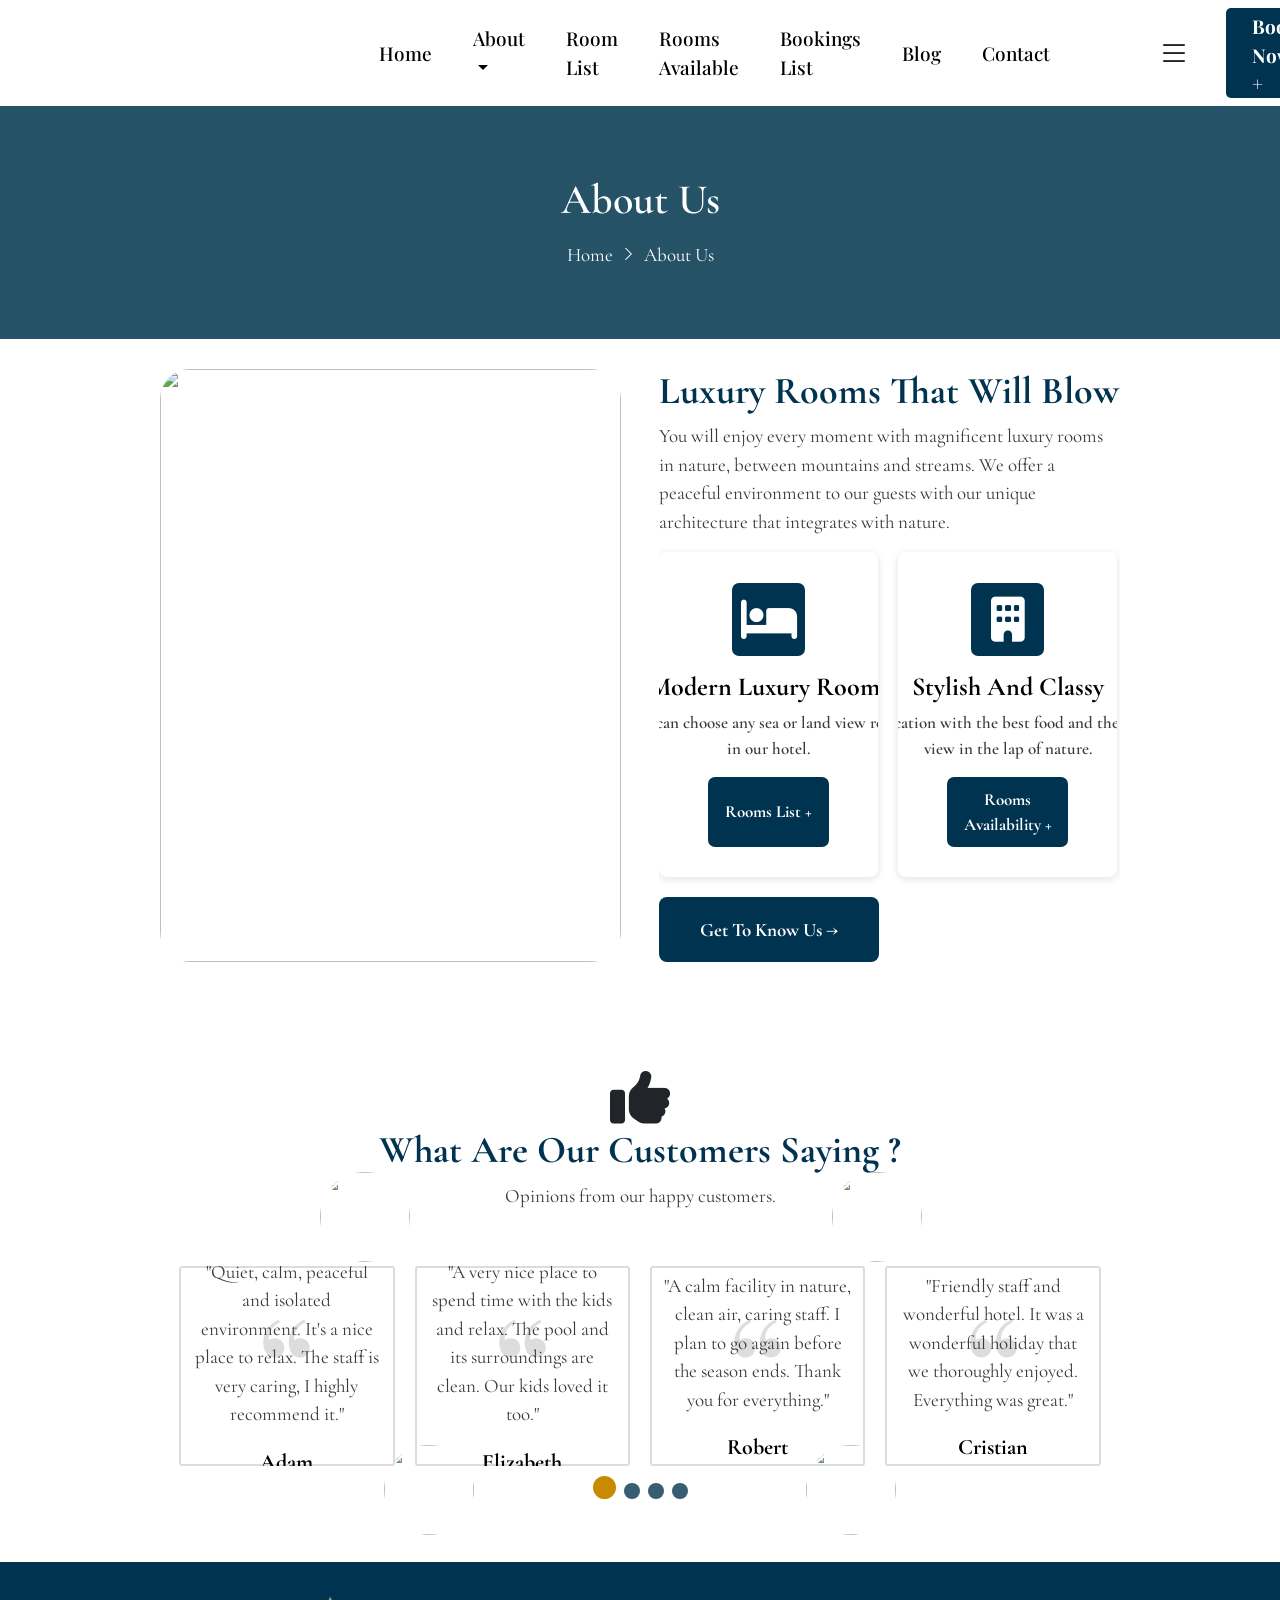
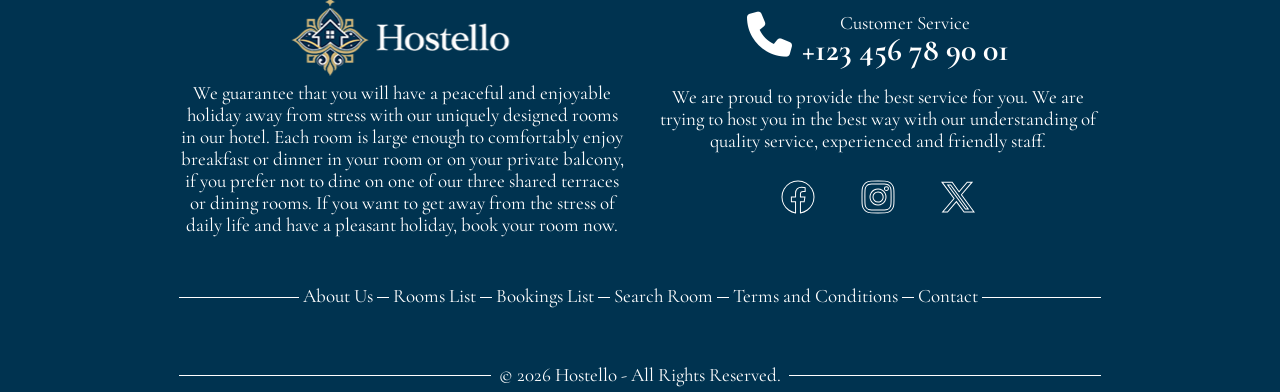
==== pages/about_us.html @ d96d0364 "feat(add): Finished home page (footer) and added new full page about_us.html" ====
<!doctype html>
<html lang="en">
  <head>
    <meta charset="UTF-8" />
    <meta name="viewport" content="width=device-width, initial-scale=1.0" />
    <title>Document</title>
    <link
      rel="stylesheet"
      href="https://cdn.jsdelivr.net/npm/bootstrap@4.1.3/dist/css/bootstrap.min.css"
      integrity="sha384-MCw98/SFnGE8fJT3GXwEOngsV7Zt27NXFoaoApmYm81iuXoPkFOJwJ8ERdknLPMO"
      crossorigin="anonymous"
    />
    <link
      rel="stylesheet"
      href="https://cdn.jsdelivr.net/npm/bootstrap-icons@1.13.1/font/bootstrap-icons.min.css"
    />
    <link
      rel="stylesheet"
      href="https://cdn-uicons.flaticon.com/4.0.0/uicons-regular-rounded/css/uicons-regular-rounded.css"
    />
    <link
      rel="stylesheet"
      href="https://cdnjs.cloudflare.com/ajax/libs/font-awesome/6.5.1/css/all.min.css"
      integrity="sha512-DTOQO9RWCH3ppGqcWaEA1BIZOC6xxalwEsw9c2QQeAIftl+Vegovlnee1c9QX4TctnWMn13TZye+giMm8e2LwA=="
      crossorigin="anonymous"
      referrerpolicy="no-referrer"
    />
    <link
      rel="stylesheet"
      href="https://cdnjs.cloudflare.com/ajax/libs/OwlCarousel2/2.3.4/assets/owl.carousel.min.css"
    />

    <link
      rel="stylesheet"
      href="https://cdnjs.cloudflare.com/ajax/libs/OwlCarousel2/2.3.4/assets/owl.theme.default.min.css"
    />

    <link rel="stylesheet" href="../styles/home.css" />
    <link rel="stylesheet" href="../styles/about_us.css" />
  </head>
  <body>
    <!-- !Navbar -->
    <nav class="navbar navbar-expand-lg navbar-light nav__custom">
      <a class="navbar-brand nav__logo" href="#">
        <img src="../images/logo.png" width="100%" height="65" alt="" />
      </a>

      <div class="collapse navbar-collapse" id="navbarSupportedContent">
        <ul class="navbar-nav mr-auto">
          <li class="nav-item active">
            <a class="nav-link" href="./home.html"
              >Home <span class="sr-only">(current)</span></a
            >
          </li>
          <li class="nav-item dropdown">
            <a
              class="nav-link dropdown-toggle"
              href="#"
              id="navbarDropdown"
              role="button"
              data-toggle="dropdown"
              aria-haspopup="true"
              aria-expanded="false"
            >
              About
            </a>
            <div class="dropdown-menu" aria-labelledby="navbarDropdown">
              <a class="dropdown-item" href="./about_us.html">About Us</a>
              <a class="dropdown-item" href="#">Comments</a>
              <a class="dropdown-item" href="#"> Our Team</a>
              <a class="dropdown-item" href="#">Foods & Bars</a>
              <a class="dropdown-item" href="#"> Amenities</a>
            </div>
          </li>
          <li class="nav-item active">
            <a class="nav-link" href="#"
              >Room List<span class="sr-only">(current)</span></a
            >
          </li>
          <li class="nav-item active">
            <a class="nav-link" href="#"
              >Rooms Available <span class="sr-only">(current)</span></a
            >
          </li>
          <li class="nav-item active">
            <a class="nav-link" href="#"
              >Bookings List <span class="sr-only">(current)</span></a
            >
          </li>
          <li class="nav-item active">
            <a class="nav-link" href="#"
              >Blog <span class="sr-only">(current)</span></a
            >
          </li>
          <li class="nav-item active">
            <a class="nav-link" href="#"
              >Contact <span class="sr-only">(current)</span></a
            >
          </li>
          <li class="nav-item nav__hamburger">
            <i class="bi bi-list"></i>
          </li>
          <li class="nav-item nav__book text-white pl-3 pr-3 pt-1 ml-3">
            <i class="fi fi-rr-calendar"></i>
            <b><p>Book Now +</p></b>
          </li>
        </ul>
      </div>
    </nav>

    <!-- !Hero -->
    <section class="about__hero">
      <div class="about__hero__content">
        <h1>About Us</h1>

        <div class="about__hero__navigation">
          <a href="./home.html">Home</a>
          <i class="bi bi-chevron-right"></i>
          <span>About Us</span>
        </div>
      </div>
    </section>

    <!-- !Luxury Rooms -->
    <section class="luxury" style="margin-top: 30px">
      <div class="luxury__column">
        <img
          src="https://garantiwebtasarim.net/wordpress/hostello/wp-content/uploads/2026/05/hostello-about-1.jpg"
        />
      </div>
      <div class="luxury__column">
        <h2 class="luxury__title">Luxury Rooms That Will Blow Your Mind</h2>
        <p class="luxury__description">
          You will enjoy every moment with magnificent luxury rooms in nature,
          between mountains and streams. We offer a peaceful environment to our
          guests with our unique architecture that integrates with nature.
        </p>

        <div class="luxury__rooms">
          <span class="luxury__rooms__col">
            <div class="luxury__rooms__iconwrap">
              <i class="fa-solid fa-bed"></i>
            </div>
            <h3 class="luxury__rooms__div--title">Modern Luxury Rooms</h3>
            <p class="luxury__rooms__div--description">
              You can choose any sea or land view rooms in our hotel.
            </p>
            <button class="luxury__rooms__div--btn">Rooms List +</button>
          </span>
          <span class="luxury__rooms__col">
            <div class="luxury__rooms__iconwrap">
              <i class="fa-solid fa-building"></i>
            </div>
            <h3 class="luxury__rooms__div--title">Stylish And Classy</h3>
            <p class="luxury__rooms__div--description">
              A vacation with the best food and the best view in the lap of
              nature.
            </p>
            <button class="luxury__rooms__div--btn">
              Rooms Availability +
            </button>
          </span>
        </div>
        <button class="luxury--btn">Get To Know Us →</button>
      </div>
    </section>

    <!-- !Reviews -->
    <section class="reviews">
      <i class="fa-solid fa-thumbs-up"></i>
      <h2 class="reviews__title">What Are Our Customers Saying ?</h2>
      <p class="reviews__description">Opinions from our happy customers.</p>

      <div class="reviews__photo reviews__topleft">
        <img
          src="https://garantiwebtasarim.net/wordpress/hostello/wp-content/uploads/2022/10/comment-people-5.png"
        />
      </div>
      <div class="reviews__photo reviews__topright">
        <img
          src="https://garantiwebtasarim.net/wordpress/hostello/wp-content/uploads/2022/10/comment-people-2.png"
        />
      </div>
      <div class="reviews__photo reviews__bottomleft">
        <img
          src="https://garantiwebtasarim.net/wordpress/hostello/wp-content/uploads/2022/10/comment-people-4.png"
        />
      </div>
      <div class="reviews__photo reviews__bottomright">
        <img
          src="https://garantiwebtasarim.net/wordpress/hostello/wp-content/uploads/2022/10/comment-people-1.png"
        />
      </div>

      <div class="reviews__carousel owl-carousel owl-theme">
        <div class="reviews__card">
          <p class="reviews__card__description">
            "Quiet, calm, peaceful and isolated environment. It's a nice place
            to relax. The staff is very caring, I highly recommend it."
          </p>
          <h3 class="reviews__card__author">Adam</h3>
        </div>
        <div class="reviews__card">
          <p class="reviews__card__description">
            "A very nice place to spend time with the kids and relax. The pool
            and its surroundings are clean. Our kids loved it too."
          </p>
          <h3 class="reviews__card__author">Elizabeth</h3>
        </div>

        <div class="reviews__card">
          <p class="reviews__card__description">
            "A calm facility in nature, clean air, caring staff. I plan to go
            again before the season ends. Thank you for everything."
          </p>

          <h3 class="reviews__card__author">Robert</h3>
        </div>
        <div class="reviews__card">
          <p class="reviews__card__description">
            "Friendly staff and wonderful hotel. It was a wonderful holiday that
            we thoroughly enjoyed. Everything was great."
          </p>
          <h3 class="reviews__card__author">Cristian</h3>
        </div>
        <div class="reviews__card">
          <p class="reviews__card__description">
            "Quiet, calm, peaceful and isolated environment. It's a nice place
            to relax. The staff is very caring, I highly recommend it."
          </p>
          <h3 class="reviews__card__author">Adam</h3>
        </div>
        <div class="reviews__card">
          <p class="reviews__card__description">
            "A very nice place to spend time with the kids and relax. The pool
            and its surroundings are clean. Our kids loved it too."
          </p>
          <h3 class="reviews__card__author">Elizabeth</h3>
        </div>

        <div class="reviews__card">
          <p class="reviews__card__description">
            "A calm facility in nature, clean air, caring staff. I plan to go
            again before the season ends. Thank you for everything."
          </p>

          <h3 class="reviews__card__author">Robert</h3>
        </div>
      </div>
    </section>

    <!-- !Footer -->
    <footer class="footer">
      <div class="footer__row">
        <div class="footer__column">
          <div class="footer__imgwrapper">
            <img src="../images/logo-white.png" />
          </div>
          <p class="footer__description">
            We guarantee that you will have a peaceful and enjoyable holiday
            away from stress with our uniquely designed rooms in our hotel. Each
            room is large enough to comfortably enjoy breakfast or dinner in
            your room or on your private balcony, if you prefer not to dine on
            one of our three shared terraces or dining rooms. If you want to get
            away from the stress of daily life and have a pleasant holiday, book
            your room now.
          </p>
        </div>
        <div class="footer__column">
          <div class="footer__customer__service">
            <i class="fa-solid fa-phone"></i>
            <div class="footer__customer__service--info">
              <p class="footer__customer__service__title">Customer Service</p>
              <p class="footer__customer__service__number">+123 456 78 90 01</p>
            </div>
          </div>
          <p class="footer__customer__service__description">
            We are proud to provide the best service for you. We are trying to
            host you in the best way with our understanding of quality service,
            experienced and friendly staff.
          </p>
          <div class="footer__customer__service--icons">
            <div class="footer__icon__wrapper">
              <i class="bi bi-facebook"></i>
            </div>
            <div class="footer__icon__wrapper">
              <i class="bi bi-instagram"></i>
            </div>
            <div class="footer__icon__wrapper">
              <i class="bi bi-twitter-x"></i>
            </div>
          </div>
        </div>
      </div>
      <footer class="footer-bottom">
        <div class="footer-bottom__links">
          <a href="#">About Us</a>
          <a href="#">Rooms List</a>
          <a href="#">Bookings List</a>
          <a href="#">Search Room</a>
          <a href="#">Terms and Conditions</a>
          <a href="#">Contact</a>
        </div>

        <div class="footer-bottom__copyright">
          <span>© 2026 Hostello - All Rights Reserved.</span>
        </div>
      </footer>
    </footer>

    <script src="https://code.jquery.com/jquery-3.3.1.min.js"></script>
    <script src="https://cdnjs.cloudflare.com/ajax/libs/OwlCarousel2/2.3.4/owl.carousel.min.js"></script>
    <script src="https://cdn.jsdelivr.net/npm/popper.js@1.14.3/dist/umd/popper.min.js"></script>
    <script src="https://cdn.jsdelivr.net/npm/bootstrap@4.1.3/dist/js/bootstrap.min.js"></script>

    <script>
      $(document).ready(function () {
        $(".owl-carousel").owlCarousel({
          items: 4,
          loop: false,
          nav: false,
          dots: true,
          autoplay: false,
          dotsEach: 1,
          margin: 20,
        });
      });
    </script>
  </body>
</html>
---- styles/home.css ----
@charset "UTF-8";
@import url("https://fonts.googleapis.com/css2?family=Lora:wght@400;500;600;700&family=Playfair+Display:wght@400;500;600;700&display=swap");
@import url("https://fonts.googleapis.com/css2?family=Cormorant+Garamond:wght@400;500;600;700&display=swap");
@keyframes bookNowBtn {
  0% {
    transform: scaleX(0);
    transform-origin: left;
  }
  100% {
    transform: scaleX(1);
    transform-origin: left;
  }
}
@keyframes heroBtn {
  0% {
    transform: scaleX(0);
    transform-origin: right;
  }
  100% {
    transform: scaleX(1);
    transform-origin: left;
  }
}
@keyframes leftImageMove {
  0%, 100% {
    transform: translateY(0);
  }
  50% {
    transform: translateY(-8px);
  }
}
@keyframes rightImageMove {
  0%, 100% {
    transform: translateX(0);
  }
  50% {
    transform: translateX(-8px);
  }
}
body {
  font-family: "Cormorant Garamond", serif;
}

.nav__custom {
  background-color: white;
  font-family: "Playfair Display", serif !important;
  font-size: 19px;
  position: sticky;
  top: 0;
  z-index: 1000;
}

.nav__logo {
  margin-left: 250px;
  margin-right: 80px;
}

.nav-link {
  font-weight: 500;
}

.nav__custom .nav-link {
  color: black !important;
  margin-left: 25px;
}

.nav__custom .navbar-nav {
  display: flex;
  align-items: center;
}

.nav__custom .nav-item {
  display: flex;
  align-items: center;
}

.nav__hamburger {
  margin-left: 100px;
  margin-right: 20px;
  cursor: pointer;
}

.nav__hamburger i {
  font-size: 32px;
  line-height: 1;
}

.nav__book {
  background-color: #003350;
  display: flex;
  flex-direction: row;
  gap: 10px;
  justify-content: center;
  align-items: center;
  border-radius: 5px;
  cursor: pointer;
  position: relative;
  overflow: hidden;
  z-index: 0;
}
.nav__book::before {
  content: "";
  position: absolute;
  inset: 0;
  background-color: #b99700;
  transform: scaleX(0);
  transform-origin: right;
  z-index: -1;
}
.nav__book:hover::before {
  animation: heroBtn 0.8s ease forwards;
}
.nav__book p {
  margin: 0;
}
.nav__book i {
  margin: 0;
  font-size: 45px;
}
.nav__book p,
.nav__book i {
  position: relative;
  z-index: 1;
}

/* Hero */
.hero {
  position: relative;
}

.hero__page {
  width: 100%;
  height: 80vh;
  margin: 0;
  overflow: hidden;
  background-size: cover;
  background-position: center;
  background-repeat: no-repeat;
  position: relative;
  font-family: "Cormorant Garamond", serif;
}

.hero__page::before {
  content: "";
  position: absolute;
  inset: 0;
  background: rgba(0, 0, 0, 0.3);
}

.hero__page--1 {
  background-image: url("https://garantiwebtasarim.net/wordpress/hostello/wp-content/uploads/2026/05/slider-hostello-1.jpg");
}

.hero__page--2 {
  background-image: url("https://garantiwebtasarim.net/wordpress/hostello/wp-content/uploads/2026/05/slider-hostello-2.jpg");
}

.hero__page--3 {
  background-image: url("https://garantiwebtasarim.net/wordpress/hostello/wp-content/uploads/2026/05/slider-hostello-3.jpg");
}

.carousel__button {
  background-color: #003350;
  opacity: 1;
  width: 60px;
  height: 60px;
  border-radius: 5px;
  padding: 0;
  top: 50%;
  transform: translateY(-50%);
  transition: background-color 0.5s;
}
.carousel__button:hover {
  background-color: #b99700;
}

.carousel__button--1 {
  left: 5%;
}

.carousel__button--2 {
  right: 5%;
}

.hero__content {
  position: absolute;
  width: 800px;
  height: 370px;
  border-left: 4px solid white;
  border-top-left-radius: 2px;
  border-bottom-left-radius: 2px;
  top: 27%;
  left: 15%;
  padding-left: 20px;
}

.hero__content__subtitle {
  font-size: 19px;
  color: white;
  letter-spacing: 2.5px;
  font-weight: 1000;
  margin-bottom: 30px;
}

.hero__content__title {
  font-size: 60px;
  color: white;
  width: 500px;
  font-weight: 1000;
  margin-bottom: 20px;
}

.hero__content__description {
  font-size: 19px;
  color: white;
  letter-spacing: 1px;
  width: 900px;
  margin-bottom: 35px;
}

.hero__content__button {
  font-weight: 900;
  border: none;
  width: 200px;
  height: 80px;
  border-radius: 5px;
  background-color: #003350;
  color: white;
  font-size: 22px;
  position: relative;
  overflow: hidden;
  z-index: 0;
}
.hero__content__button::before {
  content: "";
  position: absolute;
  inset: 0;
  background-color: #b99700;
  transform: scaleX(0);
  transform-origin: right;
  z-index: -1;
}
.hero__content__button:hover::before {
  animation: heroBtn 0.8s ease forwards;
}

.booking {
  position: absolute;
  bottom: -10%;
  left: 50%;
  transform: translateX(-50%);
  width: 75%;
  height: 150px;
  background-color: white;
  box-shadow: 0px 4px 5px rgb(233, 233, 233);
  border-radius: 10px;
  padding-left: 20px;
  padding-right: 20px;
}

.booking__form {
  display: flex;
  flex-direction: row;
  justify-content: space-around;
  align-items: center;
  height: 100%;
}

.booking__form__row {
  display: flex;
  flex-direction: column;
}

.date-input {
  position: relative;
  width: 470px;
  height: 60px;
  border: 1px solid gray;
  border-radius: 4px;
  display: flex;
  align-items: center;
  padding: 0 15px;
  cursor: pointer;
}
.date-input i {
  font-size: 20px;
  color: gray;
}
.date-input .date-placeholder {
  position: absolute;
  left: 50px;
  color: #949393;
  font-size: 22px;
  pointer-events: none;
}

.booking__form__description {
  color: gray;
  margin: 0;
  margin-bottom: 10px;
}

.booking__form__row__date {
  display: flex;
  gap: 10px;
  flex-direction: row;
}

.guest-input {
  position: relative;
  width: 300px;
  height: 60px;
  border: 1px solid gray;
  border-radius: 4px;
  display: flex;
  align-items: center;
  padding: 0 15px;
  cursor: pointer;
}
.guest-input .guest-placeholder {
  position: absolute;
  left: 27px;
  color: #7d7d7d;
  font-size: 19px;
  pointer-events: none;
}

.booking__search__button {
  border: none;
  width: 100px;
  height: 80px;
  border-radius: 10px;
  background-color: #003350;
  color: white;
  font-size: 17px;
  font-weight: 700;
}

/* Luxury Rooms */
.luxury {
  display: flex;
  flex-direction: row;
  justify-content: space-between;
  width: 75%;
  margin-top: 130px;
  position: relative;
  left: 50%;
  transform: translateX(-50%);
}

.luxury__column {
  width: 48%;
  overflow: hidden;
}
.luxury__column img {
  -o-object-fit: cover;
     object-fit: cover;
  width: 100%;
  height: 100%;
  border-radius: 30px;
}

.luxury__title {
  font-size: 38px;
  color: #003350;
  width: 700px;
  font-weight: 700;
}

.luxury__description {
  font-size: 19px;
  color: #3a3a3a;
  letter-spacing: 0px;
  width: 100%;
}

.luxury__rooms {
  display: flex;
  flex-direction: row;
  gap: 20px;
}

.luxury__rooms__col {
  display: flex;
  flex-direction: column;
  align-items: center;
  justify-content: center;
  text-align: center;
  border-radius: 8px;
  box-shadow: 0px 2px 8px rgba(0, 0, 0, 0.12);
  width: 47.5%;
  height: 325px;
  margin-bottom: 20px;
}
.luxury__rooms__col .luxury__rooms__iconwrap {
  position: relative;
  display: flex;
  justify-content: center;
  align-items: center;
  text-align: center;
  border-radius: 7px;
  width: 73px;
  height: 73px;
  margin-bottom: 15px;
  transition: transform 1s ease-in;
}
.luxury__rooms__col .luxury__rooms__iconwrap i {
  position: relative;
  z-index: 2;
  font-size: 45px;
  color: white;
}
.luxury__rooms__col .luxury__rooms__iconwrap::before {
  content: "";
  position: absolute;
  inset: 0;
  background: #003350;
  border-radius: 7px;
  transition: transform 0.3s ease-in-out, background-color 0.3s ease-in-out;
  z-index: 1;
}
.luxury__rooms__col .luxury__rooms__iconwrap:hover::before {
  transform: rotate(90deg);
  background-color: #b99700;
}
.luxury__rooms__col {
  position: relative;
  overflow: hidden;
  z-index: 0;
}
.luxury__rooms__col::before {
  content: "";
  position: absolute;
  inset: 0;
  background-color: #003350;
  transform: scaleX(0);
  transform-origin: right;
  z-index: -1;
}
.luxury__rooms__col:hover::before {
  animation: bookNowBtn 0.8s ease forwards;
}
.luxury__rooms__col:hover h3,
.luxury__rooms__col:hover p {
  color: white;
}

.luxury__rooms__div--title {
  font-size: 26px;
  color: black;
  width: 400px;
  font-weight: 700;
}

.luxury__rooms__div--description {
  font-size: 17px;
  color: #3a3a3a;
  letter-spacing: 0px;
  width: 290px;
  font-weight: 600;
}

.luxury__rooms__div--btn {
  border: none;
  width: 55%;
  height: 70px;
  border-radius: 7px;
  background-color: #003350;
  color: white;
  font-size: 17px;
  font-weight: 700;
  position: relative;
  overflow: hidden;
  z-index: 0;
}
.luxury__rooms__div--btn::before {
  content: "";
  position: absolute;
  inset: 0;
  background-color: #b99700;
  transform: scaleX(0);
  transform-origin: right;
  z-index: -1;
}
.luxury__rooms__div--btn:hover::before {
  animation: heroBtn 0.8s ease forwards;
}

.luxury--btn {
  border: none;
  width: 220px;
  height: 65px;
  border-radius: 8px;
  background-color: #003350;
  color: white;
  font-size: 19px;
  position: relative;
  overflow: hidden;
  z-index: 0;
}
.luxury--btn::before {
  content: "";
  position: absolute;
  inset: 0;
  background-color: #b99700;
  transform: scaleX(0);
  transform-origin: right;
  z-index: -1;
}
.luxury--btn:hover::before {
  animation: heroBtn 0.8s ease forwards;
}
.luxury--btn {
  font-weight: 700;
}

/* Discover */
.discover {
  margin-top: 50px;
  width: 100%;
  height: 230px;
  display: flex;
  justify-content: center;
  background-color: #003350;
  z-index: 1;
  position: relative;
}

.discover__content {
  margin-top: 40px;
  width: 75%;
  display: flex;
  justify-content: space-between;
  padding-right: 15px;
}

.discover__title {
  font-size: 38px;
  color: white;
  width: 100%;
  font-weight: 700;
}

.discover__description {
  font-size: 19px;
  color: white;
  letter-spacing: 0px;
  width: 100%;
}

.discover__btn {
  border: none;
  width: 180px;
  height: 70px;
  border-radius: 6px;
  background-color: transparent;
  color: white;
  font-size: 19px;
  border: 2px solid white;
  font-weight: 700;
  position: relative;
  overflow: hidden;
  z-index: 0;
}
.discover__btn::before {
  content: "";
  position: absolute;
  inset: 0;
  background-color: #b99700;
  transform: scaleX(0);
  transform-origin: right;
  z-index: -1;
}
.discover__btn:hover::before {
  animation: heroBtn 0.8s ease forwards;
}

/* Room cards */
.room__cards {
  position: relative;
  width: 75%;
  left: 50%;
  top: -60px;
  transform: translateX(-50%);
  z-index: 2;
  margin-bottom: 50px;
}

.room__card {
  position: relative;
  display: block;
  height: 470px;
  overflow: hidden;
  border-radius: 8px;
}

.room__card--imgwrapper {
  position: absolute;
  inset: 0;
  z-index: 1;
}
.room__card--imgwrapper img {
  display: block;
  width: 100%;
  height: 100%;
  -o-object-fit: cover;
     object-fit: cover;
}

.room__card__content {
  position: absolute;
  display: flex;
  flex-direction: column;
  justify-content: center;
  align-items: center;
  left: 0;
  bottom: 0;
  width: 100%;
  height: 35%;
  z-index: 2;
  transition: height 0.4s ease;
  background: white;
  box-shadow: 0px -10px 1px rgba(233, 233, 233, 0.7);
  border-top-left-radius: 5px;
  border-top-right-radius: 5px;
}
.room__card__content i {
  font-size: 45px;
  margin-top: 25px;
}

.room__card__title {
  font-size: 26px;
  color: black;
  font-weight: 700;
}

.room__card__btn {
  opacity: 0;
  transition: opacity 0.3s ease;
  margin-top: 15px;
  border: none;
  width: 70%;
  height: 70px;
  border-radius: 4px;
  background-color: #003350;
  color: white;
  font-size: 19px;
  font-weight: 700;
  position: relative;
  overflow: hidden;
  z-index: 0;
}
.room__card__btn::before {
  content: "";
  position: absolute;
  inset: 0;
  background-color: #b99700;
  transform: scaleX(0);
  transform-origin: right;
  z-index: -1;
}
.room__card__btn:hover::before {
  animation: heroBtn 0.8s ease forwards;
}

.room__card:hover .room__card__content {
  height: 45%;
}

.room__card:hover .room__card__btn {
  opacity: 1;
}

.owl-theme .owl-dots .owl-dot {
  margin: 0 4px;
}

.owl-theme .owl-dots .owl-dot span {
  width: 16px;
  height: 16px;
  margin: 0;
  background: #365d70;
  border-radius: 50%;
  transition: 0.3s;
}

.owl-carousel {
  overflow: hidden;
}

.owl-carousel,
.owl-carousel * {
  scroll-behavior: auto !important;
}

.owl-theme .owl-dots .owl-dot.active span {
  background: #c88b00;
  width: 23px;
  height: 23px;
}

/* Videos */
.videos {
  display: flex;
  align-items: center;
  width: 100%;
  margin-bottom: 50px;
  justify-content: center;
  flex-direction: column;
}

.videos__title {
  font-size: 38px;
  color: #003350;
  font-weight: 700;
}

.videos__description {
  align-self: center;
  font-size: 19px;
  color: #3a3a3a;
  letter-spacing: 0px;
}

.video-banner {
  width: 75%;
  height: 450px;
  margin: 0 auto;
  display: flex;
  align-items: center;
  justify-content: center;
  position: relative;
  overflow: hidden;
}

.video-banner__side {
  position: absolute;
  width: 30%;
  height: 420px;
  overflow: hidden;
  border-radius: 5px;
}
.video-banner__side img {
  width: 100%;
  height: 100%;
  -o-object-fit: cover;
     object-fit: cover;
}

.video-banner__side--left {
  left: 0;
  animation: leftImageMove 6s ease-in-out infinite;
}

.video-banner__side--right {
  right: 0;
  animation: rightImageMove 6s ease-in-out infinite;
}

.video-banner__center {
  position: relative;
  z-index: 2;
  width: 50%;
  height: 450px;
  overflow: hidden;
  border-radius: 5px;
}
.video-banner__center img {
  width: 100%;
  height: 100%;
  -o-object-fit: cover;
     object-fit: cover;
}

.video-banner__play {
  position: absolute;
  top: 50%;
  left: 50%;
  transform: translate(-50%, -50%);
  width: 140px;
  height: 140px;
  border: none;
  border-radius: 50%;
  background-color: #003350;
  transition: background-color 0.4s ease-in-out;
}
.video-banner__play:hover {
  background-color: #b99700;
}
.video-banner__play {
  display: flex;
  align-items: center;
  justify-content: center;
  cursor: pointer;
}
.video-banner__play i {
  color: white;
  font-size: 40px;
  margin-left: 6px;
}

/* Amenities */
.amenities {
  position: relative;
  left: 50%;
  transform: translateX(-50%);
  display: flex;
  flex-direction: column;
  justify-content: center;
  align-items: center;
  width: 72%;
}

.amenities__title {
  font-size: 38px;
  color: #003350;
  font-weight: 900;
}

.amenities__description {
  font-size: 19px;
  color: #3a3a3a;
  letter-spacing: 0px;
}

.amenities__grid {
  margin-top: 20px;
  display: grid;
  grid-template-columns: repeat(4, 1fr);
  gap: 30px;
}

.amenities__card {
  position: relative;
  overflow: hidden;
  z-index: 0;
}
.amenities__card::before {
  content: "";
  position: absolute;
  inset: 0;
  background-color: #003350;
  transform: scaleX(0);
  transform-origin: right;
  z-index: -1;
}
.amenities__card:hover::before {
  animation: bookNowBtn 0.8s ease forwards;
}
.amenities__card:hover h3,
.amenities__card:hover p {
  color: white;
}
.amenities__card {
  display: flex;
  flex-direction: column;
  align-items: center;
  justify-content: center;
  box-shadow: 0px 1px 5px rgba(0, 0, 0, 0.12);
  height: 340px;
  border-radius: 8px;
}

.amenities__iconwrap {
  position: relative;
  display: flex;
  justify-content: center;
  align-items: center;
  text-align: center;
  border-radius: 7px;
  width: 73px;
  height: 73px;
  margin-bottom: 15px;
  transition: transform 1s ease-in;
}
.amenities__iconwrap i {
  position: relative;
  z-index: 2;
  font-size: 45px;
  color: white;
}
.amenities__iconwrap::before {
  content: "";
  position: absolute;
  inset: 0;
  background: #003350;
  border-radius: 7px;
  transition: transform 0.3s ease-in-out, background-color 0.3s ease-in-out;
  z-index: 1;
}
.amenities__iconwrap:hover::before {
  transform: rotate(90deg);
  background-color: #b99700;
}

.amenities__card__title {
  font-size: 26px;
  color: black;
  font-weight: 1000;
}

.amenities__card__description {
  font-size: 17px;
  color: #3a3a3a;
  letter-spacing: 0px;
  width: 90%;
  line-height: 1.1;
  text-align: center;
}

.amenities__card__btn {
  border: none;
  width: 65%;
  height: 70px;
  border-radius: 8px;
  background-color: #003350;
  color: white;
  font-size: 19px;
  position: relative;
  overflow: hidden;
  z-index: 0;
}
.amenities__card__btn::before {
  content: "";
  position: absolute;
  inset: 0;
  background-color: #b99700;
  transform: scaleX(0);
  transform-origin: right;
  z-index: -1;
}
.amenities__card__btn:hover::before {
  animation: heroBtn 0.8s ease forwards;
}
.amenities__card__btn {
  font-weight: 1000;
}

.amenities__btn {
  margin-top: 30px;
  border: none;
  width: 200px;
  height: 70px;
  border-radius: 8px;
  background-color: #003350;
  color: white;
  font-size: 19px;
  position: relative;
  overflow: hidden;
  z-index: 0;
}
.amenities__btn::before {
  content: "";
  position: absolute;
  inset: 0;
  background-color: #b99700;
  transform: scaleX(0);
  transform-origin: right;
  z-index: -1;
}
.amenities__btn:hover::before {
  animation: heroBtn 0.8s ease forwards;
}
.amenities__btn {
  font-weight: 1000;
  margin-bottom: 40px;
}

/* Foods */
.foods {
  display: flex;
  width: 100%;
  gap: 40px;
  flex-direction: row;
  position: relative;
  justify-content: center;
  left: 50%;
  transform: translateX(-50%);
  background-color: rgb(247, 247, 247);
  padding-top: 30px;
  padding-bottom: 30px;
}

.foods__content {
  max-width: 35%;
}

.foods__title {
  font-size: 38px;
  color: #003350;
  font-weight: 1000;
}

.foods__description {
  font-size: 19px;
  color: #3a3a3a;
  letter-spacing: 0px;
  width: 97%;
}

.menu {
  width: 100%;
  max-width: 700px;
}

.menu__item {
  display: flex;
  justify-content: space-between;
  align-items: flex-start;
  padding: 10px 0 8px;
  margin-bottom: 20px;
  border-bottom: 1px dashed #bbb;
}

.menu__info {
  flex: 1;
}
.menu__info h3 {
  margin: 0 0 10px;
  font-size: 21px;
  font-weight: 700;
  color: #111;
}
.menu__info p {
  font-weight: bolder;
  margin: 0;
  font-size: 15px;
  color: #888;
  line-height: 1.3;
}

.menu__price {
  margin-left: 30px;
  font-family: Georgia, serif;
  font-size: 38px;
  line-height: 1;
  font-weight: 500;
  color: #111;
  white-space: nowrap;
}

.foods__btn {
  border: none;
  width: 220px;
  height: 70px;
  border-radius: 5px;
  background-color: #003350;
  color: white;
  font-size: 19px;
  position: relative;
  overflow: hidden;
  z-index: 0;
}
.foods__btn::before {
  content: "";
  position: absolute;
  inset: 0;
  background-color: #b99700;
  transform: scaleX(0);
  transform-origin: right;
  z-index: -1;
}
.foods__btn:hover::before {
  animation: heroBtn 0.8s ease forwards;
}
.foods__btn {
  font-weight: 900;
}

.foods__imgwrapper {
  width: 35%;
  overflow: hidden;
}
.foods__imgwrapper img {
  -o-object-fit: cover;
     object-fit: cover;
  width: 100%;
  height: 100%;
  border-radius: 20px;
}

/* Reviews */
.reviews {
  margin-top: 50px;
  width: 100%;
  display: flex;
  position: relative;
  justify-content: center;
  text-align: center;
  flex-direction: column;
  align-items: center;
  height: 550px;
}
.reviews i {
  font-size: 60px;
  transition: color 0.5s ease-in-out;
}
.reviews i:hover {
  color: #b99700;
}

.reviews__title {
  font-size: 38px;
  color: #003350;
  font-weight: 1000;
}

.reviews__description {
  font-size: 19px;
  color: #3a3a3a;
  letter-spacing: 0px;
}

.reviews__carousel {
  width: 72%;
  margin: 40px auto 0;
}

.reviews__card {
  text-align: center;
}

.reviews__card__description {
  margin: 0 auto;
  font-size: 19px;
  color: #3a3a3a;
  letter-spacing: 0px;
  width: 90%;
}

.reviews__card__author {
  font-size: 22px;
  color: black;
  font-weight: 900;
  margin: 0 auto;
  margin-top: 20px;
}

.reviews__photo {
  position: absolute;
  width: 90px;
  height: 90px;
  overflow: hidden;
  z-index: 2;
}
.reviews__photo img {
  -o-object-fit: cover;
     object-fit: cover;
  width: 100%;
  height: 100%;
  border-radius: 50%;
}

.reviews__topleft {
  top: 29%;
  left: 25%;
}

.reviews__topright {
  top: 29%;
  right: 28%;
}

.reviews__topleft,
.reviews__topright {
  animation: leftImageMove 2s infinite ease-in-out;
}

.reviews__bottomleft {
  bottom: 5%;
  left: 30%;
}

.reviews__bottomright {
  bottom: 5%;
  right: 30%;
}

.reviews__bottomleft,
.reviews__bottomright {
  animation: rightImageMove 2s infinite ease-in-out;
}

.reviews__card {
  text-align: center;
  border: 2px solid rgb(220, 220, 220);
  border-radius: 3px;
  height: 200px;
  display: flex;
  flex-direction: column;
  align-items: center;
  justify-content: center;
  z-index: 1;
}
.reviews__card::before {
  content: "“";
  position: absolute;
  top: 50%;
  left: 50%;
  transform: translate(-50%, -50%);
  font-family: "Playfair Display", serif;
  font-size: 150px;
  line-height: 1;
  color: #3a3a3a;
  opacity: 0.17;
  z-index: -1;
}

/* Footer */
.footer {
  width: 100%;
  height: 430px;
  background-color: #003350;
  color: white;
}

.footer__row {
  padding-top: 30px;
  width: 72%;
  display: flex;
  justify-content: center;
  flex-direction: row;
  gap: 30px;
  position: relative;
  left: 50%;
  transform: translateX(-50%);
  text-align: center;
  line-height: 22px;
}

.footer__column {
  width: 49%;
}

.footer__description {
  font-size: 19px;
  color: white;
  letter-spacing: 0px;
}

.footer__customer__service {
  padding-top: 20px;
  display: flex;
  flex-direction: row;
  justify-content: center;
  gap: 10px;
}
.footer__customer__service i {
  font-size: 45px;
  margin-top: 0;
}

.footer__customer__service--info {
  display: flex;
  flex-direction: column;
  gap: 0px;
}
.footer__customer__service--info p {
  margin-top: 0;
  margin-bottom: 5px;
}

.footer__customer__service__title {
  font-size: 19px;
  color: white;
  letter-spacing: 0px;
}

.footer__customer__service__number {
  font-size: 32px;
  color: white;
  letter-spacing: 0px;
  font-weight: 700;
}

.footer__customer__service__description {
  margin-top: 20px;
  font-size: 19px;
  color: white;
  letter-spacing: 0px;
  margin-bottom: 15px;
}

.footer__customer__service--icons {
  display: flex;
  flex-direction: row;
  gap: 20px;
  justify-content: center;
  width: 100%;
}
.footer__customer__service--icons .footer__icon__wrapper {
  width: 60px;
  height: 60px;
  border-radius: 8px;
  transition: background-color 0.5s ease-in-out;
  display: flex;
  justify-content: center;
  align-items: center;
  cursor: pointer;
}
.footer__customer__service--icons .footer__icon__wrapper:hover {
  background-color: #b99700;
}
.footer__customer__service--icons .footer__icon__wrapper i {
  font-size: 32px;
  color: transparent;
  -webkit-text-stroke: 1px white;
}

.footer-bottom {
  width: 100%;
  color: white;
  position: relative;
  margin-top: 30px;
}
.footer-bottom__links, .footer-bottom__copyright {
  width: 72%;
  margin: 0 auto;
  display: flex;
  justify-content: center;
  align-items: center;
  position: relative;
}
.footer-bottom__links {
  gap: 12px;
}
.footer-bottom__links::before {
  content: "";
  position: absolute;
  width: 100%;
  height: 1px;
  background-color: white;
  left: 0;
  top: 50%;
  z-index: 0;
}
.footer-bottom__links a {
  position: relative;
  z-index: 1;
  color: white;
  text-decoration: none;
  background-color: #003350;
  padding: 0 4px;
  font-size: 19px;
}
.footer-bottom__copyright {
  margin-top: 50px;
  font-size: 19px;
}
.footer-bottom__copyright::before {
  content: "";
  position: absolute;
  width: 100%;
  height: 1px;
  background-color: white;
  left: 0;
  top: 50%;
  z-index: 0;
}
.footer-bottom__copyright span {
  position: relative;
  z-index: 1;
  background-color: #003350;
  padding: 0 8px;
}/*# sourceMappingURL=home.css.map */
---- styles/about_us.css ----
@import url("https://fonts.googleapis.com/css2?family=Lora:wght@400;500;600;700&family=Playfair+Display:wght@400;500;600;700&display=swap");
@import url("https://fonts.googleapis.com/css2?family=Cormorant+Garamond:wght@400;500;600;700&display=swap");
@keyframes bookNowBtn {
  0% {
    transform: scaleX(0);
    transform-origin: left;
  }
  100% {
    transform: scaleX(1);
    transform-origin: left;
  }
}
@keyframes heroBtn {
  0% {
    transform: scaleX(0);
    transform-origin: right;
  }
  100% {
    transform: scaleX(1);
    transform-origin: left;
  }
}
@keyframes leftImageMove {
  0%, 100% {
    transform: translateY(0);
  }
  50% {
    transform: translateY(-8px);
  }
}
@keyframes rightImageMove {
  0%, 100% {
    transform: translateX(0);
  }
  50% {
    transform: translateX(-8px);
  }
}
.about__hero {
  width: 100%;
  aspect-ratio: 1920/350;
  background-image: linear-gradient(rgba(0, 52, 76, 0.85), rgba(0, 52, 76, 0.85)), url("https://garantiwebtasarim.net/wordpress/hostello/wp-content/uploads/2022/11/01-headersa.jpg");
  background-repeat: no-repeat;
  background-size: cover;
  background-position: center;
  display: flex;
  justify-content: center;
  align-items: center;
  color: white;
}
.about__hero h1 {
  margin: 0 0 15px;
  font-size: 42px;
  font-weight: 600;
}

.about__hero__content {
  display: flex;
  flex-direction: column;
  align-items: center;
  justify-content: center;
}

.about__hero__navigation {
  font-size: 19px;
  display: flex;
  align-items: center;
  gap: 8px;
}
.about__hero__navigation a {
  color: white;
  text-decoration: none;
}
.about__hero__navigation i {
  font-size: 15px;
}
.about__hero__navigation span {
  color: white;
}/*# sourceMappingURL=about_us.css.map */
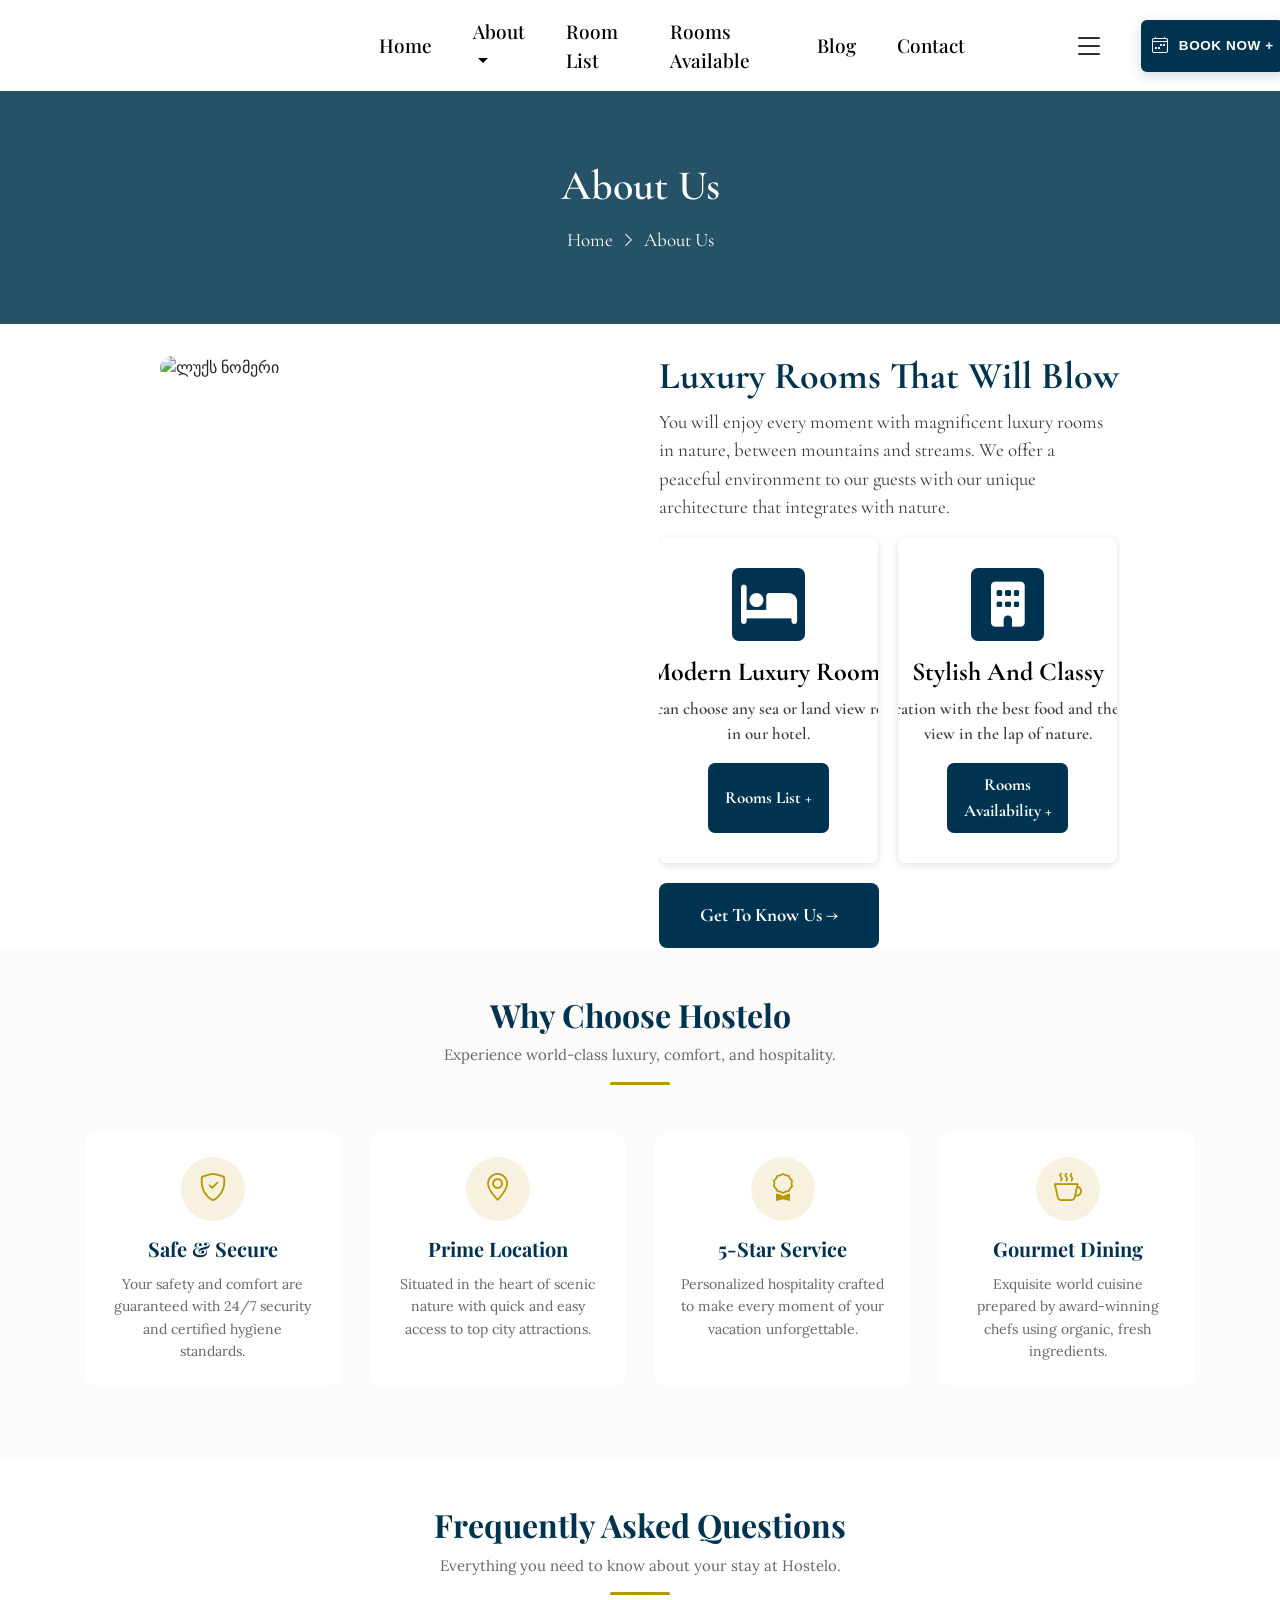
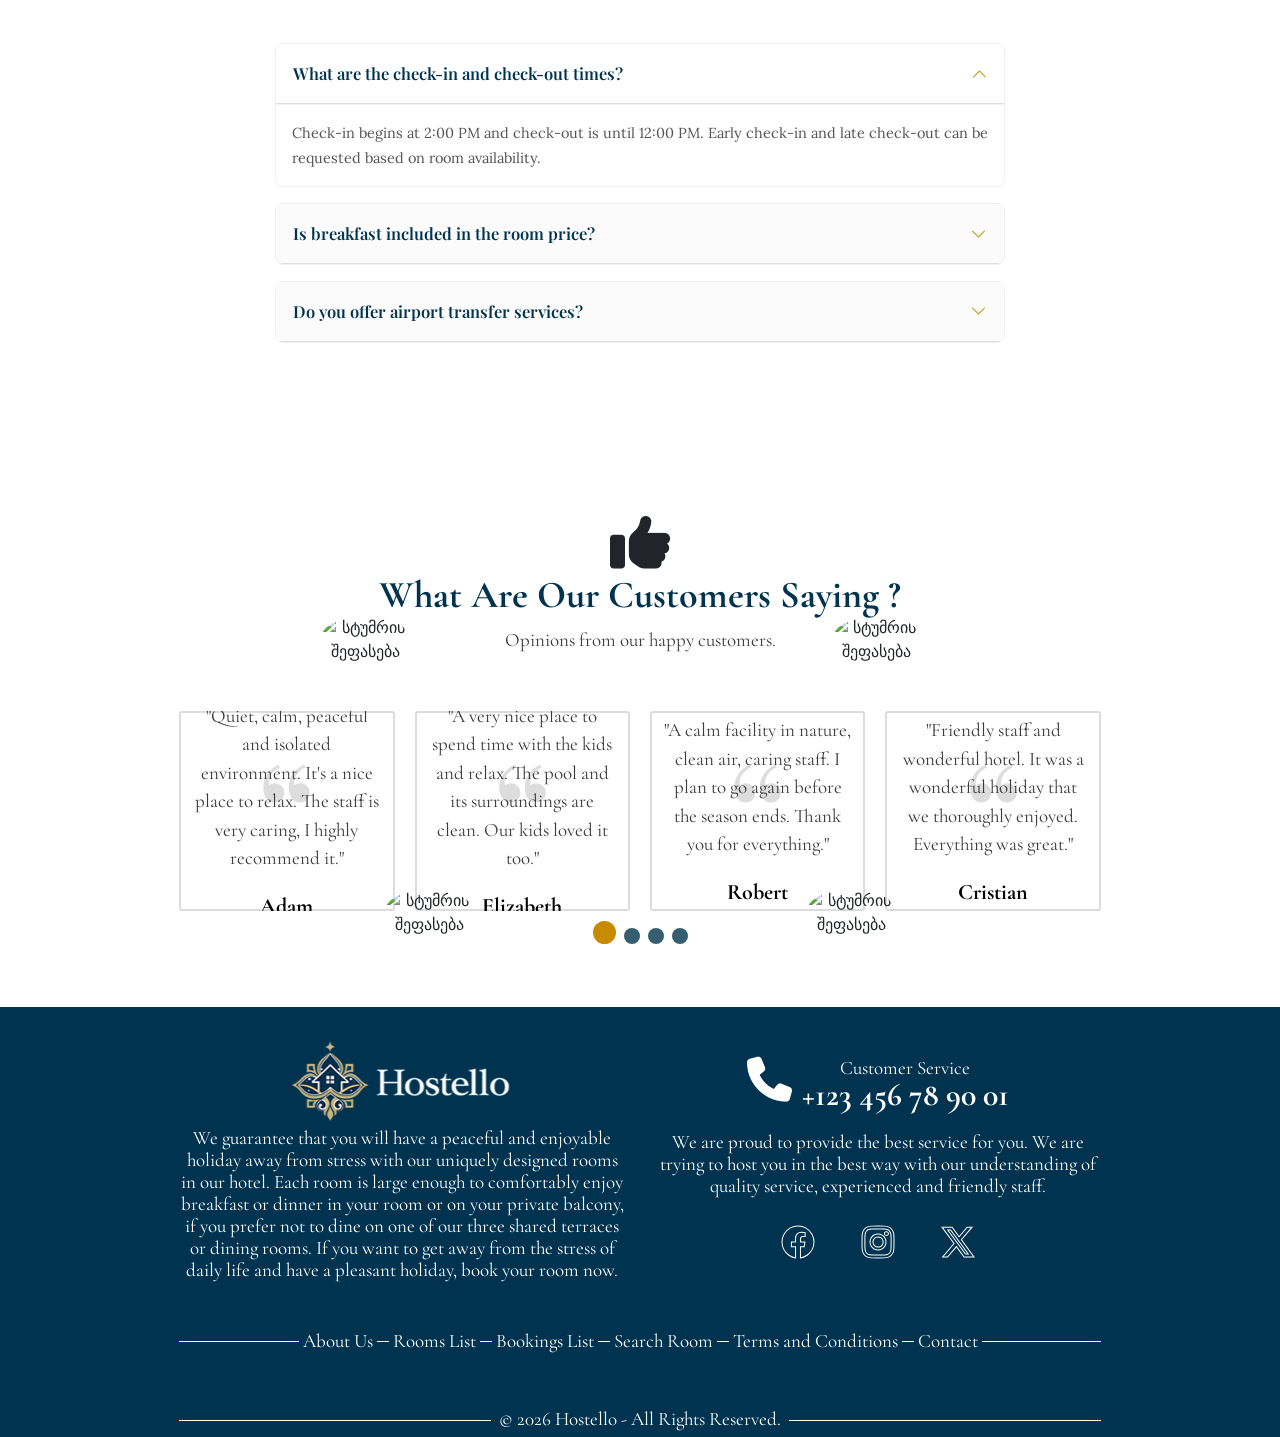
==== commit e87fb834: "feat(update): finalized mini details, completed all pages, added alt-s, replaced css properties with" ====
--- a/pages/about_us.html
+++ b/pages/about_us.html
@@ -36,13 +36,13 @@
     />
 
     <link rel="stylesheet" href="../styles/home.css" />
-    <link rel="stylesheet" href="../styles/about_us.css" />
+    <link rel="stylesheet" href="../styles/general.css" />
   </head>
   <body>
     <!-- !Navbar -->
     <nav class="navbar navbar-expand-lg navbar-light nav__custom">
       <a class="navbar-brand nav__logo" href="#">
-        <img src="../images/logo.png" width="100%" height="65" alt="" />
+        <img src="../images/logo.png" width="100%" height="65" alt="ჰოსტელო" />
       </a>
 
       <div class="collapse navbar-collapse" id="navbarSupportedContent">
@@ -66,43 +66,40 @@
             </a>
             <div class="dropdown-menu" aria-labelledby="navbarDropdown">
               <a class="dropdown-item" href="./about_us.html">About Us</a>
-              <a class="dropdown-item" href="#">Comments</a>
-              <a class="dropdown-item" href="#"> Our Team</a>
-              <a class="dropdown-item" href="#">Foods & Bars</a>
-              <a class="dropdown-item" href="#"> Amenities</a>
+              <a class="dropdown-item" href="./comments.html">Comments</a>
+              <a class="dropdown-item" href="./team.html"> Our Team</a>
+              <a class="dropdown-item" href="./foods.html">Foods & Bars</a>
+              <a class="dropdown-item" href="./amenities.html"> Amenities</a>
             </div>
           </li>
           <li class="nav-item active">
-            <a class="nav-link" href="#"
+            <a class="nav-link" href="./room_list.html"
               >Room List<span class="sr-only">(current)</span></a
             >
           </li>
           <li class="nav-item active">
-            <a class="nav-link" href="#"
+            <a class="nav-link" href="./room_availability.html"
               >Rooms Available <span class="sr-only">(current)</span></a
             >
           </li>
           <li class="nav-item active">
-            <a class="nav-link" href="#"
-              >Bookings List <span class="sr-only">(current)</span></a
+            <a class="nav-link" href="./blog.html"
+              >Blog <span class="sr-only">(current)</span></a
             >
           </li>
           <li class="nav-item active">
-            <a class="nav-link" href="#"
-              >Blog <span class="sr-only">(current)</span></a
-            >
-          </li>
-          <li class="nav-item active">
-            <a class="nav-link" href="#"
+            <a class="nav-link" href="./contact.html"
               >Contact <span class="sr-only">(current)</span></a
             >
           </li>
           <li class="nav-item nav__hamburger">
             <i class="bi bi-list"></i>
           </li>
-          <li class="nav-item nav__book text-white pl-3 pr-3 pt-1 ml-3">
-            <i class="fi fi-rr-calendar"></i>
-            <b><p>Book Now +</p></b>
+          <li class="nav-item nav__book ml-3">
+            <a href="./room_availability.html">
+              <i class="bi bi-calendar4-week"></i>
+              <span>Book Now +</span>
+            </a>
           </li>
         </ul>
       </div>
@@ -126,6 +123,7 @@
       <div class="luxury__column">
         <img
           src="https://garantiwebtasarim.net/wordpress/hostello/wp-content/uploads/2026/05/hostello-about-1.jpg"
+          alt="ლუქს ნომერი"
         />
       </div>
       <div class="luxury__column">
@@ -165,6 +163,157 @@
       </div>
     </section>
 
+    <section class="about-features py-5">
+      <div class="container">
+        <div class="text-center mb-5">
+          <h2 class="about-features__title">Why Choose Hostelo</h2>
+          <p class="about-features__subtitle">
+            Experience world-class luxury, comfort, and hospitality.
+          </p>
+          <div class="about-features__divider mx-auto"></div>
+        </div>
+        <div class="row">
+          <div class="col-12 col-md-6 col-lg-3 mb-4">
+            <div class="card h-100 border-0 shadow-sm about-card text-center p-4">
+              <div class="about-card__icon mb-3">
+                <i class="bi bi-shield-check"></i>
+              </div>
+              <h4 class="card-title about-card__title">Safe & Secure</h4>
+              <p class="card-text about-card__text">
+                Your safety and comfort are guaranteed with 24/7 security and certified hygiene standards.
+              </p>
+            </div>
+          </div>
+          <div class="col-12 col-md-6 col-lg-3 mb-4">
+            <div class="card h-100 border-0 shadow-sm about-card text-center p-4">
+              <div class="about-card__icon mb-3">
+                <i class="bi bi-geo-alt"></i>
+              </div>
+              <h4 class="card-title about-card__title">Prime Location</h4>
+              <p class="card-text about-card__text">
+                Situated in the heart of scenic nature with quick and easy access to top city attractions.
+              </p>
+            </div>
+          </div>
+          <div class="col-12 col-md-6 col-lg-3 mb-4">
+            <div class="card h-100 border-0 shadow-sm about-card text-center p-4">
+              <div class="about-card__icon mb-3">
+                <i class="bi bi-award"></i>
+              </div>
+              <h4 class="card-title about-card__title">5-Star Service</h4>
+              <p class="card-text about-card__text">
+                Personalized hospitality crafted to make every moment of your vacation unforgettable.
+              </p>
+            </div>
+          </div>
+          <div class="col-12 col-md-6 col-lg-3 mb-4">
+            <div class="card h-100 border-0 shadow-sm about-card text-center p-4">
+              <div class="about-card__icon mb-3">
+                <i class="bi bi-cup-hot"></i>
+              </div>
+              <h4 class="card-title about-card__title">Gourmet Dining</h4>
+              <p class="card-text about-card__text">
+                Exquisite world cuisine prepared by award-winning chefs using organic, fresh ingredients.
+              </p>
+            </div>
+          </div>
+        </div>
+      </div>
+    </section>
+
+    <section class="about-faq py-5">
+      <div class="container">
+        <div class="text-center mb-5">
+          <h2 class="about-faq__title">Frequently Asked Questions</h2>
+          <p class="about-faq__subtitle">
+            Everything you need to know about your stay at Hostelo.
+          </p>
+          <div class="about-features__divider mx-auto"></div>
+        </div>
+        <div class="row justify-content-center">
+          <div class="col-12 col-lg-8">
+            <div class="accordion" id="aboutFaqAccordion">
+              <div class="card border-0 mb-3 shadow-sm faq-card">
+                <div class="card-header bg-white p-0" id="faqHeading1">
+                  <button
+                    class="btn btn-block text-left faq-btn d-flex justify-content-between align-items-center p-3"
+                    type="button"
+                    data-toggle="collapse"
+                    data-target="#faqCollapse1"
+                    aria-expanded="true"
+                    aria-controls="faqCollapse1"
+                  >
+                    <span>What are the check-in and check-out times?</span>
+                    <i class="bi bi-chevron-down"></i>
+                  </button>
+                </div>
+                <div
+                  id="faqCollapse1"
+                  class="collapse show"
+                  aria-labelledby="faqHeading1"
+                  data-parent="#aboutFaqAccordion"
+                >
+                  <div class="card-body faq-body px-3 py-3">
+                    Check-in begins at 2:00 PM and check-out is until 12:00 PM. Early check-in and late check-out can be requested based on room availability.
+                  </div>
+                </div>
+              </div>
+              <div class="card border-0 mb-3 shadow-sm faq-card">
+                <div class="card-header bg-white p-0" id="faqHeading2">
+                  <button
+                    class="btn btn-block text-left faq-btn collapsed d-flex justify-content-between align-items-center p-3"
+                    type="button"
+                    data-toggle="collapse"
+                    data-target="#faqCollapse2"
+                    aria-expanded="false"
+                    aria-controls="faqCollapse2"
+                  >
+                    <span>Is breakfast included in the room price?</span>
+                    <i class="bi bi-chevron-down"></i>
+                  </button>
+                </div>
+                <div
+                  id="faqCollapse2"
+                  class="collapse"
+                  aria-labelledby="faqHeading2"
+                  data-parent="#aboutFaqAccordion"
+                >
+                  <div class="card-body faq-body px-3 py-3">
+                    Yes, a complimentary gourmet buffet breakfast is included for all guests in our main restaurant.
+                  </div>
+                </div>
+              </div>
+              <div class="card border-0 mb-3 shadow-sm faq-card">
+                <div class="card-header bg-white p-0" id="faqHeading3">
+                  <button
+                    class="btn btn-block text-left faq-btn collapsed d-flex justify-content-between align-items-center p-3"
+                    type="button"
+                    data-toggle="collapse"
+                    data-target="#faqCollapse3"
+                    aria-expanded="false"
+                    aria-controls="faqCollapse3"
+                  >
+                    <span>Do you offer airport transfer services?</span>
+                    <i class="bi bi-chevron-down"></i>
+                  </button>
+                </div>
+                <div
+                  id="faqCollapse3"
+                  class="collapse"
+                  aria-labelledby="faqHeading3"
+                  data-parent="#aboutFaqAccordion"
+                >
+                  <div class="card-body faq-body px-3 py-3">
+                    Yes, we offer complimentary VIP airport transfers for our guests upon prior reservation.
+                  </div>
+                </div>
+              </div>
+            </div>
+          </div>
+        </div>
+      </div>
+    </section>
+
     <!-- !Reviews -->
     <section class="reviews">
       <i class="fa-solid fa-thumbs-up"></i>
@@ -174,21 +323,25 @@
       <div class="reviews__photo reviews__topleft">
         <img
           src="https://garantiwebtasarim.net/wordpress/hostello/wp-content/uploads/2022/10/comment-people-5.png"
+          alt="სტუმრის შეფასება"
         />
       </div>
       <div class="reviews__photo reviews__topright">
         <img
           src="https://garantiwebtasarim.net/wordpress/hostello/wp-content/uploads/2022/10/comment-people-2.png"
+          alt="სტუმრის შეფასება"
         />
       </div>
       <div class="reviews__photo reviews__bottomleft">
         <img
           src="https://garantiwebtasarim.net/wordpress/hostello/wp-content/uploads/2022/10/comment-people-4.png"
+          alt="სტუმრის შეფასება"
         />
       </div>
       <div class="reviews__photo reviews__bottomright">
         <img
           src="https://garantiwebtasarim.net/wordpress/hostello/wp-content/uploads/2022/10/comment-people-1.png"
+          alt="სტუმრის შეფასება"
         />
       </div>
 
@@ -254,7 +407,7 @@
       <div class="footer__row">
         <div class="footer__column">
           <div class="footer__imgwrapper">
-            <img src="../images/logo-white.png" />
+            <img src="../images/logo-white.png" alt="ჰოსტელო" />
           </div>
           <p class="footer__description">
             We guarantee that you will have a peaceful and enjoyable holiday
@@ -294,12 +447,12 @@
       </div>
       <footer class="footer-bottom">
         <div class="footer-bottom__links">
-          <a href="#">About Us</a>
-          <a href="#">Rooms List</a>
+          <a href="./about_us.html">About Us</a>
+          <a href="./room_list.html">Rooms List</a>
           <a href="#">Bookings List</a>
-          <a href="#">Search Room</a>
+          <a href="./room_availability.html">Search Room</a>
           <a href="#">Terms and Conditions</a>
-          <a href="#">Contact</a>
+          <a href="./contact.html">Contact</a>
         </div>
 
         <div class="footer-bottom__copyright">
--- a/styles/home.css
+++ b/styles/home.css
@@ -88,12 +88,13 @@
 .nav__book {
   background-color: #003350;
   display: flex;
-  flex-direction: row;
-  gap: 10px;
-  justify-content: center;
-  align-items: center;
-  border-radius: 5px;
+  justify-content: center;
+  align-items: center;
+  border-radius: 6px;
   cursor: pointer;
+  box-shadow: 0 4px 14px rgba(0, 51, 80, 0.18);
+  transition: transform 0.2s ease, box-shadow 0.2s ease;
+  padding: 0;
   position: relative;
   overflow: hidden;
   z-index: 0;
@@ -107,20 +108,53 @@
   transform-origin: right;
   z-index: -1;
 }
+.nav__book:hover {
+  box-shadow: 0 6px 20px rgba(185, 151, 0, 0.35);
+  transform: translateY(-1px);
+}
 .nav__book:hover::before {
   animation: heroBtn 0.8s ease forwards;
 }
+.nav__book a {
+  display: flex;
+  align-items: center;
+  gap: 10px;
+  padding: 17.5px 29.5px;
+  color: #ffffff !important;
+  text-decoration: none !important;
+  font-family: "Roboto", sans-serif;
+  font-size: 13.5px;
+  font-weight: 600;
+  letter-spacing: 0.6px;
+  text-transform: uppercase;
+  position: relative;
+  z-index: 1;
+}
+.nav__book a:hover,
+.nav__book a:focus,
+.nav__book a:active {
+  color: #ffffff !important;
+  text-decoration: none !important;
+}
+.nav__book i {
+  font-size: 16px;
+  line-height: 1;
+  margin: 0;
+  transition: transform 0.2s ease;
+  position: relative;
+  z-index: 1;
+}
+.nav__book span,
 .nav__book p {
   margin: 0;
-}
-.nav__book i {
-  margin: 0;
-  font-size: 45px;
-}
-.nav__book p,
-.nav__book i {
+  line-height: 1;
+  white-space: nowrap;
   position: relative;
   z-index: 1;
+  text-decoration: none !important;
+}
+.nav__book:hover i {
+  transform: scale(1.1);
 }
 
 /* Hero */
@@ -328,12 +362,13 @@
 .booking__search__button {
   border: none;
   width: 100px;
-  height: 80px;
-  border-radius: 10px;
+  height: 60px;
+  border-radius: 6px;
   background-color: #003350;
   color: white;
   font-size: 17px;
   font-weight: 700;
+  cursor: pointer;
 }
 
 /* Luxury Rooms */
@@ -1363,4 +1398,124 @@
   z-index: 1;
   background-color: #003350;
   padding: 0 8px;
-}/*# sourceMappingURL=home.css.map */+}
+
+.about-features {
+  background-color: #fcfbfa;
+}
+
+.about-features__title,
+.about-faq__title {
+  font-family: "Playfair Display", serif;
+  font-size: 32px;
+  font-weight: 700;
+  color: #003350;
+  margin-bottom: 10px;
+}
+
+.about-features__subtitle,
+.about-faq__subtitle {
+  font-family: "Lora", serif;
+  font-size: 15px;
+  color: #666;
+  max-width: 600px;
+  margin: 0 auto 15px;
+}
+
+.about-features__divider {
+  width: 60px;
+  height: 3px;
+  background-color: #b99700;
+  border-radius: 2px;
+}
+
+.about-card {
+  background-color: #ffffff;
+  border-radius: 10px;
+  transition: transform 0.3s ease, box-shadow 0.3s ease;
+}
+
+.about-card:hover {
+  transform: translateY(-5px);
+  box-shadow: 0 12px 28px rgba(0, 51, 80, 0.12) !important;
+}
+
+.about-card__icon {
+  width: 64px;
+  height: 64px;
+  border-radius: 50%;
+  background-color: rgba(185, 151, 0, 0.12);
+  display: inline-flex;
+  align-items: center;
+  justify-content: center;
+  margin: 0 auto;
+}
+
+.about-card__icon i {
+  font-size: 28px;
+  color: #b99700;
+}
+
+.about-card__title {
+  font-family: "Playfair Display", serif;
+  font-size: 20px;
+  font-weight: 700;
+  color: #003350;
+  margin-bottom: 12px;
+}
+
+.about-card__text {
+  font-family: "Lora", serif;
+  font-size: 14px;
+  line-height: 1.6;
+  color: #666;
+  margin: 0;
+}
+
+.about-faq {
+  background-color: #ffffff;
+}
+
+.faq-card {
+  border-radius: 8px !important;
+  overflow: hidden;
+  border: 1px solid #eef0f2 !important;
+}
+
+.faq-btn {
+  font-family: "Playfair Display", serif;
+  font-size: 16.5px;
+  font-weight: 600;
+  color: #003350 !important;
+  background-color: #fbfbfb;
+  text-decoration: none !important;
+  transition: background-color 0.2s ease, color 0.2s ease;
+}
+
+.faq-btn i {
+  font-size: 16px;
+  transition: transform 0.3s ease;
+  color: #b99700;
+}
+
+.faq-btn:hover {
+  background-color: #f4f5f7;
+  color: #b99700 !important;
+}
+
+.faq-btn[aria-expanded="true"] {
+  background-color: #ffffff;
+}
+
+.faq-btn[aria-expanded="true"] i {
+  transform: rotate(180deg);
+}
+
+.faq-body {
+  font-family: "Lora", serif;
+  font-size: 14.5px;
+  line-height: 1.7;
+  color: #555;
+  background-color: #ffffff;
+  border-top: 1px solid #f0f0f0;
+}
--- a/styles/general.css
+++ b/styles/general.css
@@ -0,0 +1,79 @@
+@import url("https://fonts.googleapis.com/css2?family=Lora:wght@400;500;600;700&family=Playfair+Display:wght@400;500;600;700&display=swap");
+@import url("https://fonts.googleapis.com/css2?family=Cormorant+Garamond:wght@400;500;600;700&display=swap");
+@keyframes bookNowBtn {
+  0% {
+    transform: scaleX(0);
+    transform-origin: left;
+  }
+  100% {
+    transform: scaleX(1);
+    transform-origin: left;
+  }
+}
+@keyframes heroBtn {
+  0% {
+    transform: scaleX(0);
+    transform-origin: right;
+  }
+  100% {
+    transform: scaleX(1);
+    transform-origin: left;
+  }
+}
+@keyframes leftImageMove {
+  0%, 100% {
+    transform: translateY(0);
+  }
+  50% {
+    transform: translateY(-8px);
+  }
+}
+@keyframes rightImageMove {
+  0%, 100% {
+    transform: translateX(0);
+  }
+  50% {
+    transform: translateX(-8px);
+  }
+}
+.about__hero {
+  width: 100%;
+  aspect-ratio: 1920/350;
+  background-image: linear-gradient(rgba(0, 52, 76, 0.85), rgba(0, 52, 76, 0.85)), url("https://garantiwebtasarim.net/wordpress/hostello/wp-content/uploads/2022/11/01-headersa.jpg");
+  background-repeat: no-repeat;
+  background-size: cover;
+  background-position: center;
+  display: flex;
+  justify-content: center;
+  align-items: center;
+  color: white;
+}
+.about__hero h1 {
+  margin: 0 0 15px;
+  font-size: 42px;
+  font-weight: 600;
+}
+
+.about__hero__content {
+  display: flex;
+  flex-direction: column;
+  align-items: center;
+  justify-content: center;
+}
+
+.about__hero__navigation {
+  font-size: 19px;
+  display: flex;
+  align-items: center;
+  gap: 8px;
+}
+.about__hero__navigation a {
+  color: white;
+  text-decoration: none;
+}
+.about__hero__navigation i {
+  font-size: 15px;
+}
+.about__hero__navigation span {
+  color: white;
+}/*# sourceMappingURL=general.css.map */
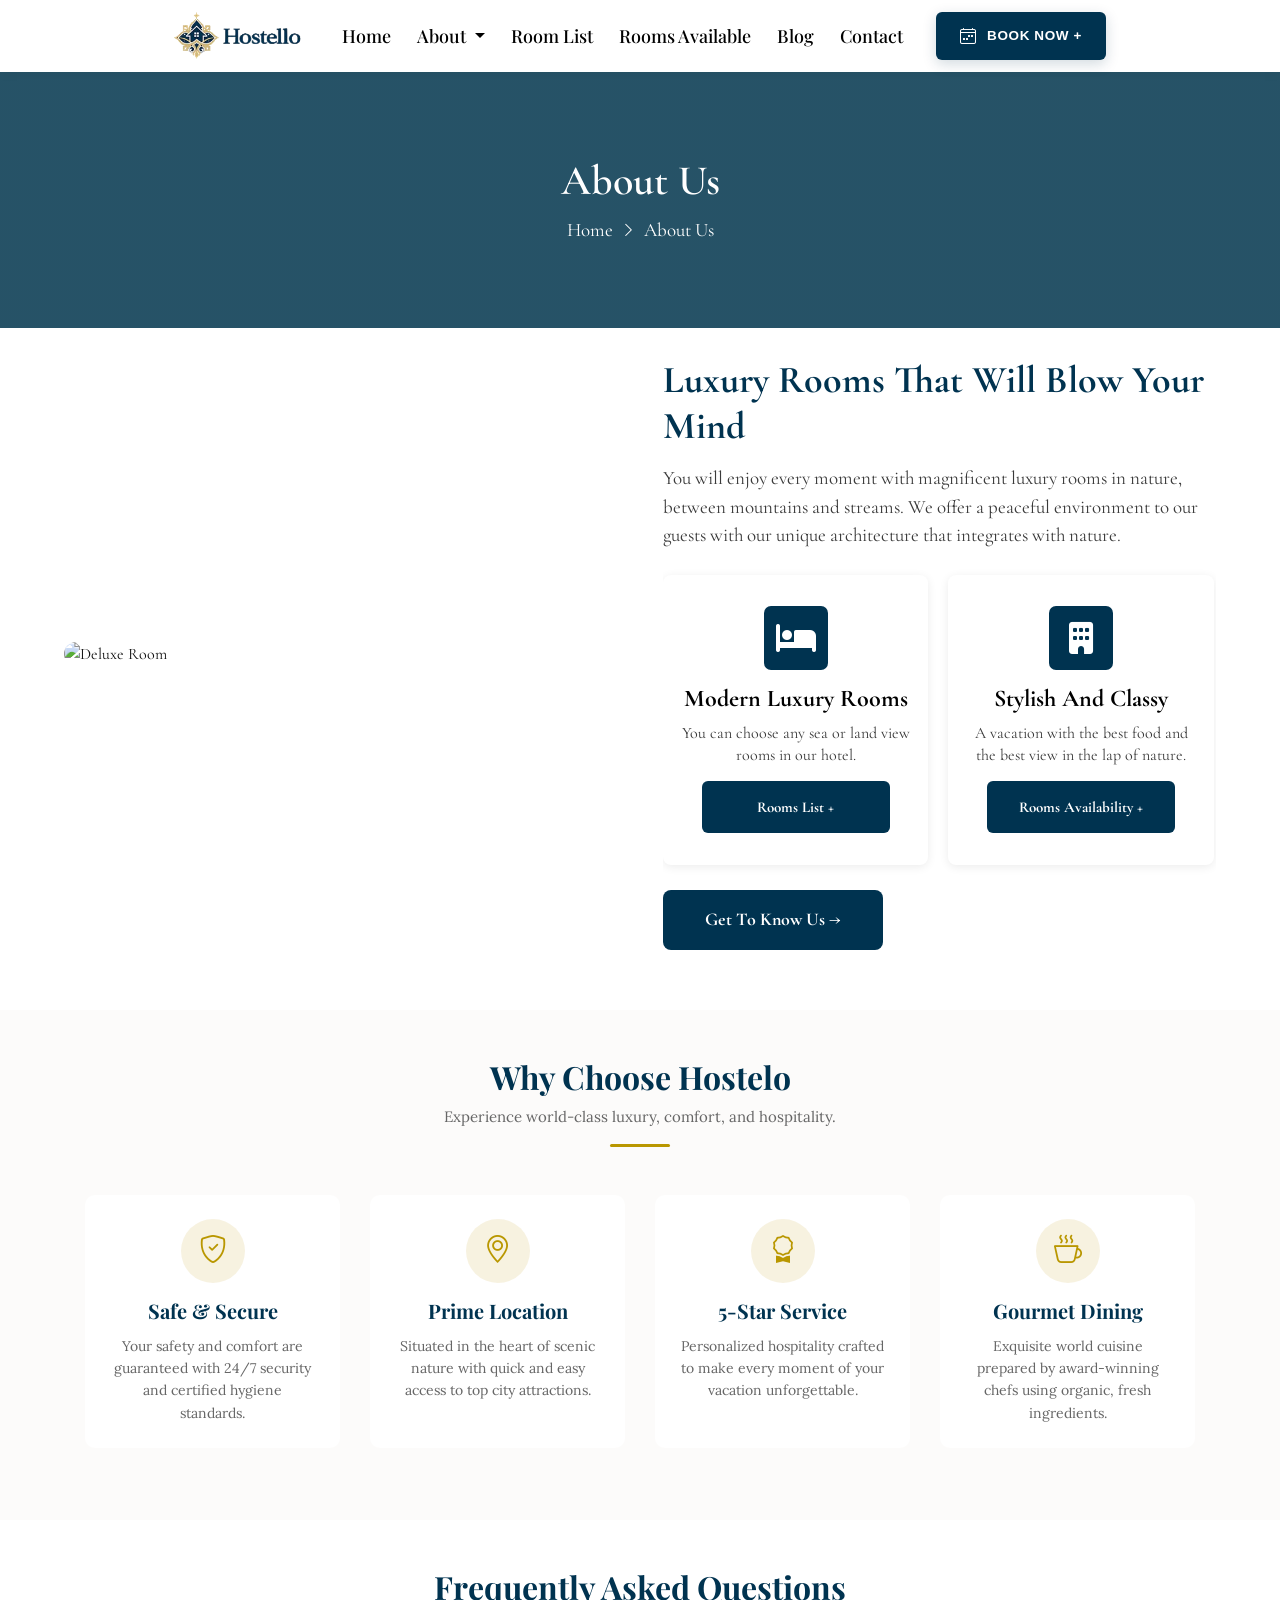
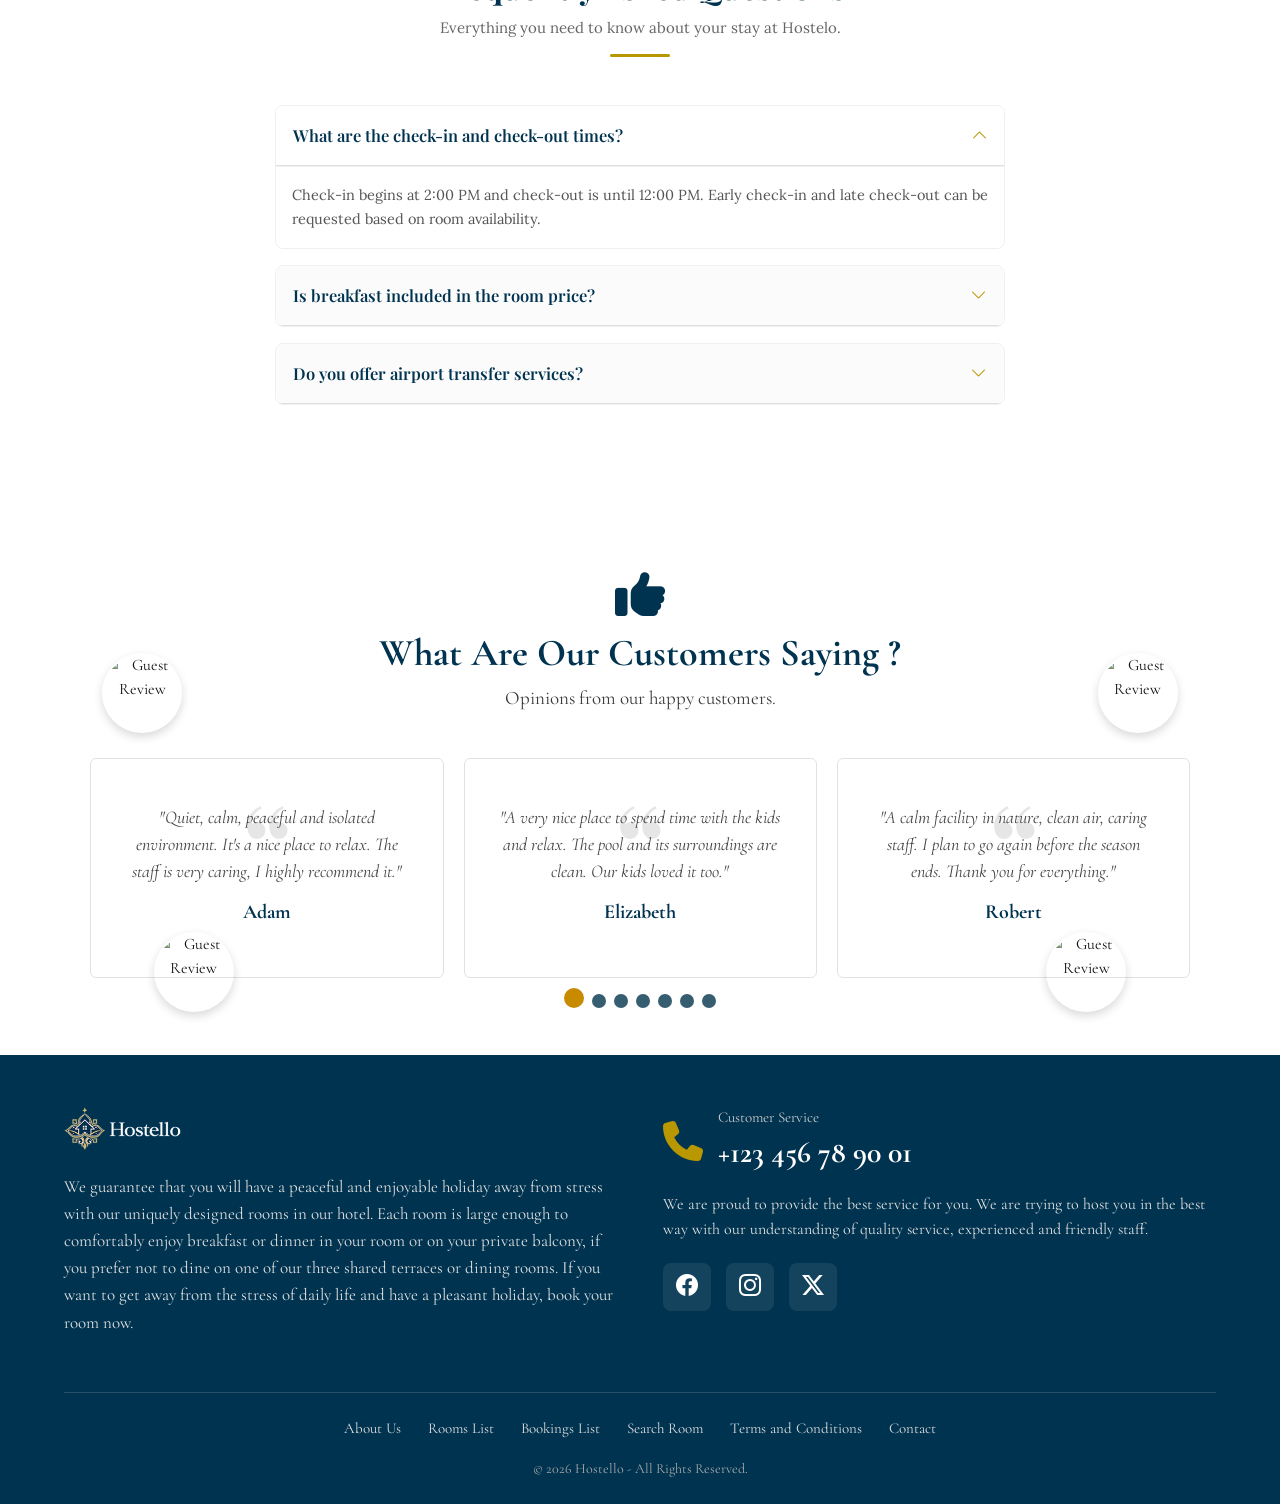
==== commit baea9164: "feat(add): Added responsiveness across all pages supporting multiple devices" ====
--- a/pages/about_us.html
+++ b/pages/about_us.html
@@ -41,67 +41,73 @@
   <body>
     <!-- !Navbar -->
     <nav class="navbar navbar-expand-lg navbar-light nav__custom">
-      <a class="navbar-brand nav__logo" href="#">
-        <img src="../images/logo.png" width="100%" height="65" alt="ჰოსტელო" />
-      </a>
-
-      <div class="collapse navbar-collapse" id="navbarSupportedContent">
-        <ul class="navbar-nav mr-auto">
-          <li class="nav-item active">
-            <a class="nav-link" href="./home.html"
-              >Home <span class="sr-only">(current)</span></a
-            >
-          </li>
-          <li class="nav-item dropdown">
-            <a
-              class="nav-link dropdown-toggle"
-              href="#"
-              id="navbarDropdown"
-              role="button"
-              data-toggle="dropdown"
-              aria-haspopup="true"
-              aria-expanded="false"
-            >
-              About
-            </a>
-            <div class="dropdown-menu" aria-labelledby="navbarDropdown">
-              <a class="dropdown-item" href="./about_us.html">About Us</a>
-              <a class="dropdown-item" href="./comments.html">Comments</a>
-              <a class="dropdown-item" href="./team.html"> Our Team</a>
-              <a class="dropdown-item" href="./foods.html">Foods & Bars</a>
-              <a class="dropdown-item" href="./amenities.html"> Amenities</a>
-            </div>
-          </li>
-          <li class="nav-item active">
-            <a class="nav-link" href="./room_list.html"
-              >Room List<span class="sr-only">(current)</span></a
-            >
-          </li>
-          <li class="nav-item active">
-            <a class="nav-link" href="./room_availability.html"
-              >Rooms Available <span class="sr-only">(current)</span></a
-            >
-          </li>
-          <li class="nav-item active">
-            <a class="nav-link" href="./blog.html"
-              >Blog <span class="sr-only">(current)</span></a
-            >
-          </li>
-          <li class="nav-item active">
-            <a class="nav-link" href="./contact.html"
-              >Contact <span class="sr-only">(current)</span></a
-            >
-          </li>
-          <li class="nav-item nav__hamburger">
-            <i class="bi bi-list"></i>
-          </li>
-          <li class="nav-item nav__book ml-3">
+      <div class="container-fluid px-3 px-lg-5">
+        <a class="navbar-brand nav__logo" href="../index.html">
+          <img src="../images/logo.png" height="55" alt="Hostello" />
+        </a>
+
+        <input
+          type="checkbox"
+          id="nav-toggle"
+          class="nav-toggle-checkbox"
+          aria-hidden="true"
+        />
+        <label
+          class="navbar-toggler"
+          for="nav-toggle"
+          aria-label="Toggle navigation"
+        >
+          <i class="bi bi-list"></i>
+        </label>
+
+        <div class="collapse navbar-collapse" id="navbarSupportedContent">
+          <ul class="navbar-nav mx-auto align-items-lg-center">
+            <li class="nav-item">
+              <a class="nav-link" href="../index.html">Home</a>
+            </li>
+            <li class="nav-item dropdown active">
+              <a
+                class="nav-link dropdown-toggle"
+                href="./about_us.html"
+                id="navbarDropdown"
+                role="button"
+                data-toggle="dropdown"
+                aria-haspopup="true"
+                aria-expanded="false"
+              >
+                About
+              </a>
+              <div class="dropdown-menu" aria-labelledby="navbarDropdown">
+                <a class="dropdown-item" href="./about_us.html">About Us</a>
+                <a class="dropdown-item" href="./comments.html">Comments</a>
+                <a class="dropdown-item" href="./team.html">Our Team</a>
+                <a class="dropdown-item" href="./foods.html">Foods & Bars</a>
+                <a class="dropdown-item" href="./amenities.html">Amenities</a>
+              </div>
+            </li>
+            <li class="nav-item">
+              <a class="nav-link" href="./room_list.html">Room List</a>
+            </li>
+            <li class="nav-item">
+              <a class="nav-link" href="./room_availability.html"
+                >Rooms Available</a
+              >
+            </li>
+            <li class="nav-item">
+              <a class="nav-link" href="./blog.html">Blog</a>
+            </li>
+            <li class="nav-item">
+              <a class="nav-link" href="./contact.html">Contact</a>
+            </li>
+          </ul>
+
+          <div class="nav__book ml-lg-3 my-2 my-lg-0">
             <a href="./room_availability.html">
               <i class="bi bi-calendar4-week"></i>
               <span>Book Now +</span>
             </a>
-          </li>
-        </ul>
+          </div>
+        </div>
       </div>
     </nav>
 
@@ -111,7 +117,7 @@
         <h1>About Us</h1>
 
         <div class="about__hero__navigation">
-          <a href="./home.html">Home</a>
+          <a href="../index.html">Home</a>
           <i class="bi bi-chevron-right"></i>
           <span>About Us</span>
         </div>
@@ -123,7 +129,7 @@
       <div class="luxury__column">
         <img
           src="https://garantiwebtasarim.net/wordpress/hostello/wp-content/uploads/2026/05/hostello-about-1.jpg"
-          alt="ლუქს ნომერი"
+          alt="Deluxe Room"
         />
       </div>
       <div class="luxury__column">
@@ -174,46 +180,58 @@
         </div>
         <div class="row">
           <div class="col-12 col-md-6 col-lg-3 mb-4">
-            <div class="card h-100 border-0 shadow-sm about-card text-center p-4">
+            <div
+              class="card h-100 border-0 shadow-sm about-card text-center p-4"
+            >
               <div class="about-card__icon mb-3">
                 <i class="bi bi-shield-check"></i>
               </div>
               <h4 class="card-title about-card__title">Safe & Secure</h4>
               <p class="card-text about-card__text">
-                Your safety and comfort are guaranteed with 24/7 security and certified hygiene standards.
+                Your safety and comfort are guaranteed with 24/7 security and
+                certified hygiene standards.
               </p>
             </div>
           </div>
           <div class="col-12 col-md-6 col-lg-3 mb-4">
-            <div class="card h-100 border-0 shadow-sm about-card text-center p-4">
+            <div
+              class="card h-100 border-0 shadow-sm about-card text-center p-4"
+            >
               <div class="about-card__icon mb-3">
                 <i class="bi bi-geo-alt"></i>
               </div>
               <h4 class="card-title about-card__title">Prime Location</h4>
               <p class="card-text about-card__text">
-                Situated in the heart of scenic nature with quick and easy access to top city attractions.
+                Situated in the heart of scenic nature with quick and easy
+                access to top city attractions.
               </p>
             </div>
           </div>
           <div class="col-12 col-md-6 col-lg-3 mb-4">
-            <div class="card h-100 border-0 shadow-sm about-card text-center p-4">
+            <div
+              class="card h-100 border-0 shadow-sm about-card text-center p-4"
+            >
               <div class="about-card__icon mb-3">
                 <i class="bi bi-award"></i>
               </div>
               <h4 class="card-title about-card__title">5-Star Service</h4>
               <p class="card-text about-card__text">
-                Personalized hospitality crafted to make every moment of your vacation unforgettable.
+                Personalized hospitality crafted to make every moment of your
+                vacation unforgettable.
               </p>
             </div>
           </div>
           <div class="col-12 col-md-6 col-lg-3 mb-4">
-            <div class="card h-100 border-0 shadow-sm about-card text-center p-4">
+            <div
+              class="card h-100 border-0 shadow-sm about-card text-center p-4"
+            >
               <div class="about-card__icon mb-3">
                 <i class="bi bi-cup-hot"></i>
               </div>
               <h4 class="card-title about-card__title">Gourmet Dining</h4>
               <p class="card-text about-card__text">
-                Exquisite world cuisine prepared by award-winning chefs using organic, fresh ingredients.
+                Exquisite world cuisine prepared by award-winning chefs using
+                organic, fresh ingredients.
               </p>
             </div>
           </div>
@@ -254,7 +272,9 @@
                   data-parent="#aboutFaqAccordion"
                 >
                   <div class="card-body faq-body px-3 py-3">
-                    Check-in begins at 2:00 PM and check-out is until 12:00 PM. Early check-in and late check-out can be requested based on room availability.
+                    Check-in begins at 2:00 PM and check-out is until 12:00 PM.
+                    Early check-in and late check-out can be requested based on
+                    room availability.
                   </div>
                 </div>
               </div>
@@ -279,7 +299,8 @@
                   data-parent="#aboutFaqAccordion"
                 >
                   <div class="card-body faq-body px-3 py-3">
-                    Yes, a complimentary gourmet buffet breakfast is included for all guests in our main restaurant.
+                    Yes, a complimentary gourmet buffet breakfast is included
+                    for all guests in our main restaurant.
                   </div>
                 </div>
               </div>
@@ -304,7 +325,8 @@
                   data-parent="#aboutFaqAccordion"
                 >
                   <div class="card-body faq-body px-3 py-3">
-                    Yes, we offer complimentary VIP airport transfers for our guests upon prior reservation.
+                    Yes, we offer complimentary VIP airport transfers for our
+                    guests upon prior reservation.
                   </div>
                 </div>
               </div>
@@ -323,25 +345,25 @@
       <div class="reviews__photo reviews__topleft">
         <img
           src="https://garantiwebtasarim.net/wordpress/hostello/wp-content/uploads/2022/10/comment-people-5.png"
-          alt="სტუმრის შეფასება"
+          alt="Guest Review"
         />
       </div>
       <div class="reviews__photo reviews__topright">
         <img
           src="https://garantiwebtasarim.net/wordpress/hostello/wp-content/uploads/2022/10/comment-people-2.png"
-          alt="სტუმრის შეფასება"
+          alt="Guest Review"
         />
       </div>
       <div class="reviews__photo reviews__bottomleft">
         <img
           src="https://garantiwebtasarim.net/wordpress/hostello/wp-content/uploads/2022/10/comment-people-4.png"
-          alt="სტუმრის შეფასება"
+          alt="Guest Review"
         />
       </div>
       <div class="reviews__photo reviews__bottomright">
         <img
           src="https://garantiwebtasarim.net/wordpress/hostello/wp-content/uploads/2022/10/comment-people-1.png"
-          alt="სტუმრის შეფასება"
+          alt="Guest Review"
         />
       </div>
 
@@ -407,7 +429,7 @@
       <div class="footer__row">
         <div class="footer__column">
           <div class="footer__imgwrapper">
-            <img src="../images/logo-white.png" alt="ჰოსტელო" />
+            <img src="../images/logo-white.png" alt="Hostello" />
           </div>
           <p class="footer__description">
             We guarantee that you will have a peaceful and enjoyable holiday
@@ -449,9 +471,9 @@
         <div class="footer-bottom__links">
           <a href="./about_us.html">About Us</a>
           <a href="./room_list.html">Rooms List</a>
-          <a href="#">Bookings List</a>
+          <a href="./room_availability.html">Bookings List</a>
           <a href="./room_availability.html">Search Room</a>
-          <a href="#">Terms and Conditions</a>
+          <a href="./about_us.html">Terms and Conditions</a>
           <a href="./contact.html">Contact</a>
         </div>
 
@@ -468,14 +490,19 @@
 
     <script>
       $(document).ready(function () {
-        $(".owl-carousel").owlCarousel({
-          items: 4,
-          loop: false,
+        $(".reviews__carousel").owlCarousel({
+          items: 3,
+          loop: true,
           nav: false,
           dots: true,
           autoplay: false,
           dotsEach: 1,
           margin: 20,
+          responsive: {
+            0: { items: 1, margin: 10 },
+            768: { items: 2, margin: 15 },
+            1200: { items: 3, margin: 20 },
+          },
         });
       });
     </script>
--- a/styles/home.css
+++ b/styles/home.css
@@ -1,6 +1,33 @@
 @charset "UTF-8";
 @import url("https://fonts.googleapis.com/css2?family=Lora:wght@400;500;600;700&family=Playfair+Display:wght@400;500;600;700&display=swap");
 @import url("https://fonts.googleapis.com/css2?family=Cormorant+Garamond:wght@400;500;600;700&display=swap");
+
+*,
+*::before,
+*::after {
+  box-sizing: border-box;
+}
+
+html,
+body {
+  overflow-x: hidden;
+  width: 100%;
+  max-width: 100%;
+  margin: 0;
+  padding: 0;
+}
+
+body {
+  font-family: "Cormorant Garamond", serif;
+  background-color: #ffffff;
+  color: #111111;
+}
+
+img {
+  max-width: 100%;
+  height: auto;
+}
+
 @keyframes bookNowBtn {
   0% {
     transform: scaleX(0);
@@ -11,6 +38,7 @@
     transform-origin: left;
   }
 }
+
 @keyframes heroBtn {
   0% {
     transform: scaleX(0);
@@ -21,6 +49,7 @@
     transform-origin: left;
   }
 }
+
 @keyframes leftImageMove {
   0%, 100% {
     transform: translateY(0);
@@ -29,6 +58,7 @@
     transform: translateY(-8px);
   }
 }
+
 @keyframes rightImageMove {
   0%, 100% {
     transform: translateX(0);
@@ -37,31 +67,87 @@
     transform: translateX(-8px);
   }
 }
-body {
-  font-family: "Cormorant Garamond", serif;
-}
 
 .nav__custom {
-  background-color: white;
+  background-color: #ffffff;
   font-family: "Playfair Display", serif !important;
-  font-size: 19px;
+  font-size: 18px;
   position: sticky;
   top: 0;
   z-index: 1000;
+  box-shadow: 0 2px 10px rgba(0, 0, 0, 0.05);
+  padding: 10px 0;
 }
 
 .nav__logo {
-  margin-left: 250px;
-  margin-right: 80px;
+  margin: 0;
+  padding: 0;
+  display: flex;
+  align-items: center;
+}
+
+.nav__logo img {
+  height: 52px;
+  width: auto;
+  object-fit: contain;
+}
+
+.nav-toggle-checkbox {
+  position: absolute;
+  left: -9999px;
+  width: 1px;
+  height: 1px;
+  opacity: 0;
+  pointer-events: none;
+}
+
+.navbar-toggler,
+label.navbar-toggler {
+  border: 1.5px solid #003350;
+  padding: 6px 10px;
+  border-radius: 5px;
+  background-color: transparent;
+  cursor: pointer;
+  margin-bottom: 0;
+  display: none;
+  transition: background-color 0.2s ease, border-color 0.2s ease;
+}
+
+.navbar-toggler i,
+label.navbar-toggler i {
+  font-size: 28px;
+  color: #003350;
+  line-height: 1;
+  display: block;
+  transition: transform 0.25s ease;
+}
+
+.navbar-toggler:focus,
+label.navbar-toggler:focus {
+  outline: none;
+  box-shadow: 0 0 0 2px rgba(0, 51, 80, 0.2);
+}
+
+.nav-toggle-checkbox:checked ~ label.navbar-toggler {
+  background-color: rgba(0, 51, 80, 0.05);
+}
+
+.nav-toggle-checkbox:checked ~ label.navbar-toggler i {
+  transform: rotate(90deg);
 }
 
 .nav-link {
   font-weight: 500;
+  transition: color 0.2s ease;
 }
 
 .nav__custom .nav-link {
-  color: black !important;
-  margin-left: 25px;
+  color: #000000 !important;
+  padding: 8px 14px;
+}
+
+.nav__custom .nav-link:hover {
+  color: #b99700 !important;
 }
 
 .nav__custom .navbar-nav {
@@ -72,17 +158,6 @@
 .nav__custom .nav-item {
   display: flex;
   align-items: center;
-}
-
-.nav__hamburger {
-  margin-left: 100px;
-  margin-right: 20px;
-  cursor: pointer;
-}
-
-.nav__hamburger i {
-  font-size: 32px;
-  line-height: 1;
 }
 
 .nav__book {
@@ -99,6 +174,7 @@
   overflow: hidden;
   z-index: 0;
 }
+
 .nav__book::before {
   content: "";
   position: absolute;
@@ -108,18 +184,21 @@
   transform-origin: right;
   z-index: -1;
 }
+
 .nav__book:hover {
   box-shadow: 0 6px 20px rgba(185, 151, 0, 0.35);
   transform: translateY(-1px);
 }
+
 .nav__book:hover::before {
   animation: heroBtn 0.8s ease forwards;
 }
+
 .nav__book a {
   display: flex;
   align-items: center;
   gap: 10px;
-  padding: 17.5px 29.5px;
+  padding: 14px 24px;
   color: #ffffff !important;
   text-decoration: none !important;
   font-family: "Roboto", sans-serif;
@@ -129,42 +208,30 @@
   text-transform: uppercase;
   position: relative;
   z-index: 1;
-}
-.nav__book a:hover,
-.nav__book a:focus,
-.nav__book a:active {
-  color: #ffffff !important;
-  text-decoration: none !important;
-}
+  white-space: nowrap;
+}
+
 .nav__book i {
   font-size: 16px;
   line-height: 1;
   margin: 0;
   transition: transform 0.2s ease;
-  position: relative;
-  z-index: 1;
-}
-.nav__book span,
-.nav__book p {
-  margin: 0;
-  line-height: 1;
-  white-space: nowrap;
-  position: relative;
-  z-index: 1;
-  text-decoration: none !important;
-}
+}
+
 .nav__book:hover i {
   transform: scale(1.1);
 }
 
-/* Hero */
 .hero {
   position: relative;
+  width: 100%;
 }
 
 .hero__page {
   width: 100%;
   height: 80vh;
+  min-height: 520px;
+  max-height: 820px;
   margin: 0;
   overflow: hidden;
   background-size: cover;
@@ -178,7 +245,7 @@
   content: "";
   position: absolute;
   inset: 0;
-  background: rgba(0, 0, 0, 0.3);
+  background: rgba(0, 0, 0, 0.38);
 }
 
 .hero__page--1 {
@@ -195,76 +262,90 @@
 
 .carousel__button {
   background-color: #003350;
-  opacity: 1;
-  width: 60px;
-  height: 60px;
+  opacity: 0.9;
+  width: 50px;
+  height: 50px;
   border-radius: 5px;
   padding: 0;
   top: 50%;
   transform: translateY(-50%);
-  transition: background-color 0.5s;
-}
+  transition: background-color 0.3s;
+  z-index: 5;
+}
+
 .carousel__button:hover {
   background-color: #b99700;
+  opacity: 1;
 }
 
 .carousel__button--1 {
-  left: 5%;
+  left: 3%;
 }
 
 .carousel__button--2 {
-  right: 5%;
+  right: 3%;
 }
 
 .hero__content {
   position: absolute;
-  width: 800px;
-  height: 370px;
-  border-left: 4px solid white;
+  width: 90%;
+  max-width: 780px;
+  height: auto;
+  border-left: 4px solid #ffffff;
   border-top-left-radius: 2px;
   border-bottom-left-radius: 2px;
-  top: 27%;
-  left: 15%;
-  padding-left: 20px;
+  top: 45%;
+  transform: translateY(-50%);
+  left: 10%;
+  padding-left: 25px;
+  z-index: 2;
 }
 
 .hero__content__subtitle {
-  font-size: 19px;
-  color: white;
+  font-size: clamp(14px, 2vw, 19px);
+  color: #ffffff;
   letter-spacing: 2.5px;
-  font-weight: 1000;
-  margin-bottom: 30px;
+  font-weight: 700;
+  margin-bottom: 15px;
+  text-transform: uppercase;
 }
 
 .hero__content__title {
-  font-size: 60px;
-  color: white;
-  width: 500px;
-  font-weight: 1000;
-  margin-bottom: 20px;
+  font-size: clamp(28px, 4.5vw, 56px);
+  color: #ffffff;
+  width: 100%;
+  max-width: 650px;
+  font-weight: 700;
+  line-height: 1.15;
+  margin-bottom: 15px;
 }
 
 .hero__content__description {
-  font-size: 19px;
-  color: white;
-  letter-spacing: 1px;
-  width: 900px;
-  margin-bottom: 35px;
+  font-size: clamp(14px, 1.8vw, 19px);
+  color: #ffffff;
+  letter-spacing: 0.5px;
+  width: 100%;
+  max-width: 700px;
+  margin-bottom: 25px;
+  line-height: 1.4;
 }
 
 .hero__content__button {
-  font-weight: 900;
+  font-weight: 700;
   border: none;
-  width: 200px;
-  height: 80px;
+  width: clamp(170px, 22vw, 220px);
+  height: clamp(52px, 6vw, 68px);
   border-radius: 5px;
   background-color: #003350;
-  color: white;
-  font-size: 22px;
+  color: #ffffff;
+  font-size: clamp(16px, 1.8vw, 20px);
   position: relative;
   overflow: hidden;
   z-index: 0;
-}
+  cursor: pointer;
+  box-shadow: 0 4px 12px rgba(0, 0, 0, 0.2);
+}
+
 .hero__content__button::before {
   content: "";
   position: absolute;
@@ -274,101 +355,134 @@
   transform-origin: right;
   z-index: -1;
 }
+
 .hero__content__button:hover::before {
   animation: heroBtn 0.8s ease forwards;
 }
 
 .booking {
   position: absolute;
-  bottom: -10%;
+  bottom: -65px;
   left: 50%;
   transform: translateX(-50%);
-  width: 75%;
-  height: 150px;
-  background-color: white;
-  box-shadow: 0px 4px 5px rgb(233, 233, 233);
+  width: 90%;
+  max-width: 1200px;
+  height: auto;
+  min-height: 130px;
+  background-color: #ffffff;
+  box-shadow: 0px 8px 24px rgba(0, 51, 80, 0.12);
   border-radius: 10px;
-  padding-left: 20px;
-  padding-right: 20px;
+  padding: 20px 25px;
+  z-index: 20;
 }
 
 .booking__form {
   display: flex;
   flex-direction: row;
-  justify-content: space-around;
-  align-items: center;
-  height: 100%;
+  justify-content: space-between;
+  align-items: flex-end;
+  gap: 15px;
+  width: 100%;
 }
 
 .booking__form__row {
   display: flex;
   flex-direction: column;
+  flex: 1;
+  min-width: 0;
+}
+
+.booking__form__row__date {
+  flex: 2;
+  display: flex;
+  flex-direction: row;
+  gap: 15px;
+}
+
+.booking__form__date {
+  flex: 1;
+  min-width: 0;
+  display: flex;
+  flex-direction: column;
+}
+
+.booking__form__description {
+  color: #666666;
+  margin: 0 0 8px 0;
+  font-size: 15px;
+  font-weight: 600;
 }
 
 .date-input {
   position: relative;
-  width: 470px;
-  height: 60px;
-  border: 1px solid gray;
-  border-radius: 4px;
+  width: 100%;
+  height: 56px;
+  border: 1px solid #cccccc;
+  border-radius: 6px;
   display: flex;
   align-items: center;
   padding: 0 15px;
   cursor: pointer;
-}
+  background-color: #ffffff;
+  transition: border-color 0.2s;
+}
+
+.date-input:hover {
+  border-color: #003350;
+}
+
 .date-input i {
-  font-size: 20px;
-  color: gray;
-}
+  font-size: 18px;
+  color: #777777;
+  margin-right: 12px;
+}
+
 .date-input .date-placeholder {
-  position: absolute;
-  left: 50px;
-  color: #949393;
-  font-size: 22px;
+  color: #888888;
+  font-size: 16px;
   pointer-events: none;
 }
 
-.booking__form__description {
-  color: gray;
-  margin: 0;
-  margin-bottom: 10px;
-}
-
-.booking__form__row__date {
-  display: flex;
-  gap: 10px;
-  flex-direction: row;
-}
-
 .guest-input {
   position: relative;
-  width: 300px;
-  height: 60px;
-  border: 1px solid gray;
-  border-radius: 4px;
+  width: 100%;
+  height: 56px;
+  border: 1px solid #cccccc;
+  border-radius: 6px;
   display: flex;
   align-items: center;
   padding: 0 15px;
   cursor: pointer;
-}
+  background-color: #ffffff;
+  transition: border-color 0.2s;
+}
+
+.guest-input:hover {
+  border-color: #003350;
+}
+
 .guest-input .guest-placeholder {
-  position: absolute;
-  left: 27px;
-  color: #7d7d7d;
-  font-size: 19px;
+  color: #555555;
+  font-size: 15px;
   pointer-events: none;
+  white-space: nowrap;
 }
 
 .booking__search__button {
   border: none;
-  width: 100px;
-  height: 60px;
+  width: 100%;
+  height: 56px;
   border-radius: 6px;
   background-color: #003350;
-  color: white;
+  color: #ffffff;
   font-size: 17px;
   font-weight: 700;
   cursor: pointer;
+  transition: background-color 0.3s;
+}
+
+.booking__search__button:hover {
+  background-color: #b99700;
 }
 
 /* Luxury Rooms */
@@ -376,43 +490,56 @@
   display: flex;
   flex-direction: row;
   justify-content: space-between;
-  width: 75%;
-  margin-top: 130px;
-  position: relative;
-  left: 50%;
-  transform: translateX(-50%);
+  width: 90%;
+  max-width: 1200px;
+  margin: 120px auto 60px;
+  position: static;
+  transform: none;
+  left: auto;
+  gap: 40px;
+  align-items: center;
 }
 
 .luxury__column {
   width: 48%;
   overflow: hidden;
 }
+
 .luxury__column img {
-  -o-object-fit: cover;
-     object-fit: cover;
+  object-fit: cover;
   width: 100%;
   height: 100%;
-  border-radius: 30px;
+  max-height: 520px;
+  border-radius: 20px;
+  display: block;
 }
 
 .luxury__title {
-  font-size: 38px;
+  font-size: clamp(24px, 3.2vw, 38px);
   color: #003350;
-  width: 700px;
-  font-weight: 700;
+  width: 100%;
+  max-width: 100%;
+  font-weight: 700;
+  line-height: 1.2;
+  margin-bottom: 15px;
 }
 
 .luxury__description {
-  font-size: 19px;
+  font-size: clamp(15px, 1.6vw, 19px);
   color: #3a3a3a;
   letter-spacing: 0px;
   width: 100%;
+  max-width: 100%;
+  line-height: 1.5;
+  margin-bottom: 25px;
 }
 
 .luxury__rooms {
   display: flex;
   flex-direction: row;
   gap: 20px;
+  width: 100%;
+  margin-bottom: 25px;
 }
 
 .luxury__rooms__col {
@@ -422,30 +549,59 @@
   justify-content: center;
   text-align: center;
   border-radius: 8px;
-  box-shadow: 0px 2px 8px rgba(0, 0, 0, 0.12);
-  width: 47.5%;
-  height: 325px;
-  margin-bottom: 20px;
-}
-.luxury__rooms__col .luxury__rooms__iconwrap {
+  box-shadow: 0px 2px 10px rgba(0, 0, 0, 0.08);
+  width: 48%;
+  min-height: 290px;
+  padding: 20px 15px;
+  position: relative;
+  overflow: hidden;
+  z-index: 0;
+  background: #ffffff;
+  transition: transform 0.3s ease;
+}
+
+.luxury__rooms__col:hover {
+  transform: translateY(-4px);
+}
+
+.luxury__rooms__col::before {
+  content: "";
+  position: absolute;
+  inset: 0;
+  background-color: #003350;
+  transform: scaleX(0);
+  transform-origin: right;
+  z-index: -1;
+}
+
+.luxury__rooms__col:hover::before {
+  animation: bookNowBtn 0.8s ease forwards;
+}
+
+.luxury__rooms__col:hover h3,
+.luxury__rooms__col:hover p {
+  color: #ffffff;
+}
+
+.luxury__rooms__iconwrap {
   position: relative;
   display: flex;
   justify-content: center;
   align-items: center;
-  text-align: center;
   border-radius: 7px;
-  width: 73px;
-  height: 73px;
+  width: 64px;
+  height: 64px;
   margin-bottom: 15px;
-  transition: transform 1s ease-in;
-}
-.luxury__rooms__col .luxury__rooms__iconwrap i {
+}
+
+.luxury__rooms__iconwrap i {
   position: relative;
   z-index: 2;
-  font-size: 45px;
-  color: white;
-}
-.luxury__rooms__col .luxury__rooms__iconwrap::before {
+  font-size: 32px;
+  color: #ffffff;
+}
+
+.luxury__rooms__iconwrap::before {
   content: "";
   position: absolute;
   inset: 0;
@@ -454,16 +610,452 @@
   transition: transform 0.3s ease-in-out, background-color 0.3s ease-in-out;
   z-index: 1;
 }
-.luxury__rooms__col .luxury__rooms__iconwrap:hover::before {
+
+.luxury__rooms__col:hover .luxury__rooms__iconwrap::before {
   transform: rotate(90deg);
   background-color: #b99700;
 }
-.luxury__rooms__col {
+
+.luxury__rooms__div--title {
+  font-size: clamp(18px, 2vw, 24px);
+  color: #000000;
+  width: 100%;
+  max-width: 100%;
+  font-weight: 700;
+  margin-bottom: 8px;
+}
+
+.luxury__rooms__div--description {
+  font-size: clamp(13px, 1.4vw, 16px);
+  color: #3a3a3a;
+  width: 100%;
+  max-width: 100%;
+  line-height: 1.4;
+  margin-bottom: 15px;
+}
+
+.luxury__rooms__div--btn {
+  border: none;
+  width: 80%;
+  max-width: 200px;
+  height: 52px;
+  border-radius: 6px;
+  background-color: #003350;
+  color: #ffffff;
+  font-size: 15px;
+  font-weight: 700;
   position: relative;
   overflow: hidden;
   z-index: 0;
-}
-.luxury__rooms__col::before {
+  cursor: pointer;
+}
+
+.luxury__rooms__div--btn::before {
+  content: "";
+  position: absolute;
+  inset: 0;
+  background-color: #b99700;
+  transform: scaleX(0);
+  transform-origin: right;
+  z-index: -1;
+}
+
+.luxury__rooms__div--btn:hover::before {
+  animation: heroBtn 0.8s ease forwards;
+}
+
+.luxury--btn {
+  border: none;
+  width: 220px;
+  height: 60px;
+  border-radius: 8px;
+  background-color: #003350;
+  color: #ffffff;
+  font-size: 18px;
+  font-weight: 700;
+  position: relative;
+  overflow: hidden;
+  z-index: 0;
+  cursor: pointer;
+}
+
+.luxury--btn::before {
+  content: "";
+  position: absolute;
+  inset: 0;
+  background-color: #b99700;
+  transform: scaleX(0);
+  transform-origin: right;
+  z-index: -1;
+}
+
+.luxury--btn:hover::before {
+  animation: heroBtn 0.8s ease forwards;
+}
+
+.discover {
+  margin-top: 50px;
+  width: 100%;
+  min-height: 200px;
+  height: auto;
+  display: flex;
+  justify-content: center;
+  align-items: center;
+  background-color: #003350;
+  z-index: 1;
+  position: relative;
+  padding: 40px 15px;
+}
+
+.discover__content {
+  width: 90%;
+  max-width: 1200px;
+  display: flex;
+  justify-content: space-between;
+  align-items: center;
+  flex-wrap: wrap;
+  gap: 20px;
+}
+
+.discover__title {
+  font-size: clamp(22px, 3vw, 36px);
+  color: #ffffff;
+  width: 100%;
+  font-weight: 700;
+  margin-bottom: 8px;
+}
+
+.discover__description {
+  font-size: clamp(14px, 1.8vw, 19px);
+  color: #ffffff;
+  margin: 0;
+}
+
+.discover__btn {
+  border: 2px solid #ffffff;
+  width: 180px;
+  height: 60px;
+  border-radius: 6px;
+  background-color: transparent;
+  color: #ffffff;
+  font-size: 18px;
+  font-weight: 700;
+  position: relative;
+  overflow: hidden;
+  z-index: 0;
+  cursor: pointer;
+  flex-shrink: 0;
+}
+
+.discover__btn::before {
+  content: "";
+  position: absolute;
+  inset: 0;
+  background-color: #b99700;
+  transform: scaleX(0);
+  transform-origin: right;
+  z-index: -1;
+}
+
+.discover__btn:hover::before {
+  animation: heroBtn 0.8s ease forwards;
+}
+
+.room__cards {
+  position: relative;
+  width: 90%;
+  max-width: 1200px;
+  margin: -40px auto 50px;
+  z-index: 2;
+}
+
+.room__card {
+  position: relative;
+  display: block;
+  height: 440px;
+  overflow: hidden;
+  border-radius: 8px;
+}
+
+.room__card--imgwrapper {
+  position: absolute;
+  inset: 0;
+  z-index: 1;
+}
+
+.room__card--imgwrapper img {
+  display: block;
+  width: 100%;
+  height: 100%;
+  object-fit: cover;
+}
+
+.room__card__content {
+  position: absolute;
+  display: flex;
+  flex-direction: column;
+  justify-content: center;
+  align-items: center;
+  left: 0;
+  bottom: 0;
+  width: 100%;
+  height: 38%;
+  z-index: 2;
+  transition: height 0.4s ease;
+  background: #ffffff;
+  box-shadow: 0px -4px 15px rgba(0, 0, 0, 0.08);
+  border-top-left-radius: 5px;
+  border-top-right-radius: 5px;
+  padding: 10px;
+}
+
+.room__card__content i {
+  font-size: 36px;
+  margin-top: 10px;
+  color: #003350;
+}
+
+.room__card__title {
+  font-size: 22px;
+  color: #000000;
+  font-weight: 700;
+  margin-top: 8px;
+  text-align: center;
+}
+
+.room__card__btn {
+  opacity: 0;
+  transition: opacity 0.3s ease;
+  margin-top: 10px;
+  border: none;
+  width: 80%;
+  height: 48px;
+  border-radius: 4px;
+  background-color: #003350;
+  color: #ffffff;
+  font-size: 16px;
+  font-weight: 700;
+  position: relative;
+  overflow: hidden;
+  z-index: 0;
+  cursor: pointer;
+}
+
+.room__card__btn::before {
+  content: "";
+  position: absolute;
+  inset: 0;
+  background-color: #b99700;
+  transform: scaleX(0);
+  transform-origin: right;
+  z-index: -1;
+}
+
+.room__card__btn:hover::before {
+  animation: heroBtn 0.8s ease forwards;
+}
+
+.room__card:hover .room__card__content {
+  height: 50%;
+}
+
+.room__card:hover .room__card__btn {
+  opacity: 1;
+}
+
+.owl-theme .owl-dots .owl-dot {
+  margin: 0 4px;
+}
+
+.owl-theme .owl-dots .owl-dot span {
+  width: 14px;
+  height: 14px;
+  margin: 0;
+  background: #365d70;
+  border-radius: 50%;
+  transition: 0.3s;
+}
+
+.owl-carousel {
+  overflow: hidden;
+}
+
+.owl-carousel,
+.owl-carousel * {
+  scroll-behavior: auto !important;
+}
+
+.owl-theme .owl-dots .owl-dot.active span {
+  background: #c88b00;
+  width: 20px;
+  height: 20px;
+}
+
+.videos {
+  display: flex;
+  align-items: center;
+  width: 100%;
+  margin-bottom: 50px;
+  justify-content: center;
+  flex-direction: column;
+  padding: 0 15px;
+}
+
+.videos__title {
+  font-size: clamp(24px, 3.2vw, 38px);
+  color: #003350;
+  font-weight: 700;
+  text-align: center;
+  margin-bottom: 10px;
+}
+
+.videos__description {
+  font-size: clamp(14px, 1.8vw, 19px);
+  color: #3a3a3a;
+  letter-spacing: 0px;
+  text-align: center;
+  margin-bottom: 30px;
+  max-width: 650px;
+}
+
+.video-banner {
+  width: 90%;
+  max-width: 1200px;
+  height: 440px;
+  margin: 0 auto;
+  display: flex;
+  align-items: center;
+  justify-content: center;
+  position: relative;
+  overflow: hidden;
+  border-radius: 8px;
+}
+
+.video-banner__side {
+  position: absolute;
+  width: 30%;
+  height: 400px;
+  overflow: hidden;
+  border-radius: 6px;
+}
+
+.video-banner__side img {
+  width: 100%;
+  height: 100%;
+  object-fit: cover;
+}
+
+.video-banner__side--left {
+  left: 0;
+  animation: leftImageMove 6s ease-in-out infinite;
+}
+
+.video-banner__side--right {
+  right: 0;
+  animation: rightImageMove 6s ease-in-out infinite;
+}
+
+.video-banner__center {
+  position: relative;
+  z-index: 2;
+  width: 50%;
+  height: 440px;
+  overflow: hidden;
+  border-radius: 6px;
+  box-shadow: 0 10px 30px rgba(0, 0, 0, 0.2);
+}
+
+.video-banner__center img {
+  width: 100%;
+  height: 100%;
+  object-fit: cover;
+}
+
+.video-banner__play {
+  position: absolute;
+  top: 50%;
+  left: 50%;
+  transform: translate(-50%, -50%);
+  width: 110px;
+  height: 110px;
+  border: none;
+  border-radius: 50%;
+  background-color: #003350;
+  transition: background-color 0.4s ease-in-out, transform 0.2s ease;
+  display: flex;
+  align-items: center;
+  justify-content: center;
+  cursor: pointer;
+  box-shadow: 0 4px 15px rgba(0, 0, 0, 0.3);
+}
+
+.video-banner__play:hover {
+  background-color: #b99700;
+  transform: translate(-50%, -50%) scale(1.05);
+}
+
+.video-banner__play i {
+  color: #ffffff;
+  font-size: 34px;
+  margin-left: 5px;
+}
+
+.amenities {
+  width: 90%;
+  max-width: 1200px;
+  margin: 0 auto;
+  display: flex;
+  flex-direction: column;
+  justify-content: center;
+  align-items: center;
+  padding: 30px 0;
+}
+
+.amenities__title {
+  font-size: clamp(24px, 3.2vw, 38px);
+  color: #003350;
+  font-weight: 700;
+  text-align: center;
+  margin-bottom: 10px;
+}
+
+.amenities__description {
+  font-size: clamp(14px, 1.8vw, 19px);
+  color: #3a3a3a;
+  text-align: center;
+  margin-bottom: 25px;
+}
+
+.amenities__grid {
+  margin-top: 20px;
+  display: grid;
+  grid-template-columns: repeat(4, 1fr);
+  gap: 25px;
+  width: 100%;
+}
+
+.amenities__card {
+  position: relative;
+  overflow: hidden;
+  z-index: 0;
+  display: flex;
+  flex-direction: column;
+  align-items: center;
+  justify-content: center;
+  box-shadow: 0px 2px 10px rgba(0, 0, 0, 0.08);
+  min-height: 320px;
+  height: auto;
+  border-radius: 8px;
+  padding: 25px 15px;
+  background: #ffffff;
+  transition: transform 0.3s ease;
+}
+
+.amenities__card:hover {
+  transform: translateY(-4px);
+}
+
+.amenities__card::before {
   content: "";
   position: absolute;
   inset: 0;
@@ -472,43 +1064,84 @@
   transform-origin: right;
   z-index: -1;
 }
-.luxury__rooms__col:hover::before {
+
+.amenities__card:hover::before {
   animation: bookNowBtn 0.8s ease forwards;
 }
-.luxury__rooms__col:hover h3,
-.luxury__rooms__col:hover p {
-  color: white;
-}
-
-.luxury__rooms__div--title {
-  font-size: 26px;
-  color: black;
-  width: 400px;
-  font-weight: 700;
-}
-
-.luxury__rooms__div--description {
-  font-size: 17px;
+
+.amenities__card:hover h3,
+.amenities__card:hover p {
+  color: #ffffff;
+}
+
+.amenities__iconwrap {
+  position: relative;
+  display: flex;
+  justify-content: center;
+  align-items: center;
+  border-radius: 7px;
+  width: 64px;
+  height: 64px;
+  margin-bottom: 15px;
+}
+
+.amenities__iconwrap i {
+  position: relative;
+  z-index: 2;
+  font-size: 32px;
+  color: #ffffff;
+}
+
+.amenities__iconwrap::before {
+  content: "";
+  position: absolute;
+  inset: 0;
+  background: #003350;
+  border-radius: 7px;
+  transition: transform 0.3s ease-in-out, background-color 0.3s ease-in-out;
+  z-index: 1;
+}
+
+.amenities__card:hover .amenities__iconwrap::before {
+  transform: rotate(90deg);
+  background-color: #b99700;
+}
+
+.amenities__card__title {
+  font-size: clamp(18px, 2vw, 22px);
+  color: #000000;
+  font-weight: 700;
+  margin-bottom: 10px;
+  text-align: center;
+}
+
+.amenities__card__description {
+  font-size: 14px;
   color: #3a3a3a;
   letter-spacing: 0px;
-  width: 290px;
-  font-weight: 600;
-}
-
-.luxury__rooms__div--btn {
+  width: 95%;
+  line-height: 1.4;
+  text-align: center;
+  margin-bottom: 15px;
+}
+
+.amenities__card__btn {
   border: none;
-  width: 55%;
-  height: 70px;
-  border-radius: 7px;
+  width: 75%;
+  max-width: 170px;
+  height: 48px;
+  border-radius: 6px;
   background-color: #003350;
-  color: white;
-  font-size: 17px;
+  color: #ffffff;
+  font-size: 15px;
   font-weight: 700;
   position: relative;
   overflow: hidden;
   z-index: 0;
-}
-.luxury__rooms__div--btn::before {
+  cursor: pointer;
+}
+
+.amenities__card__btn::before {
   content: "";
   position: absolute;
   inset: 0;
@@ -517,23 +1150,29 @@
   transform-origin: right;
   z-index: -1;
 }
-.luxury__rooms__div--btn:hover::before {
+
+.amenities__card__btn:hover::before {
   animation: heroBtn 0.8s ease forwards;
 }
 
-.luxury--btn {
+.amenities__btn {
+  margin-top: 35px;
   border: none;
-  width: 220px;
-  height: 65px;
+  width: 200px;
+  height: 60px;
   border-radius: 8px;
   background-color: #003350;
-  color: white;
-  font-size: 19px;
+  color: #ffffff;
+  font-size: 18px;
+  font-weight: 700;
   position: relative;
   overflow: hidden;
   z-index: 0;
-}
-.luxury--btn::before {
+  cursor: pointer;
+  margin-bottom: 40px;
+}
+
+.amenities__btn::before {
   content: "";
   position: absolute;
   inset: 0;
@@ -542,62 +1181,103 @@
   transform-origin: right;
   z-index: -1;
 }
-.luxury--btn:hover::before {
+
+.amenities__btn:hover::before {
   animation: heroBtn 0.8s ease forwards;
 }
-.luxury--btn {
-  font-weight: 700;
-}
-
-/* Discover */
-.discover {
-  margin-top: 50px;
-  width: 100%;
-  height: 230px;
-  display: flex;
+
+.foods {
+  display: flex;
+  width: 100%;
+  gap: 50px;
+  flex-direction: row;
   justify-content: center;
+  align-items: center;
+  background-color: #f7f7f7;
+  padding: 60px 20px;
+}
+
+.foods__content {
+  width: 45%;
+  max-width: 580px;
+}
+
+.foods__title {
+  font-size: clamp(24px, 3.2vw, 38px);
+  color: #003350;
+  font-weight: 700;
+  margin-bottom: 12px;
+}
+
+.foods__description {
+  font-size: clamp(14px, 1.8vw, 19px);
+  color: #3a3a3a;
+  letter-spacing: 0px;
+  width: 100%;
+  line-height: 1.5;
+  margin-bottom: 25px;
+}
+
+.menu {
+  width: 100%;
+}
+
+.menu__item {
+  display: flex;
+  justify-content: space-between;
+  align-items: flex-start;
+  padding: 10px 0 12px;
+  margin-bottom: 15px;
+  border-bottom: 1px dashed #bbb;
+}
+
+.menu__info {
+  flex: 1;
+  min-width: 0;
+}
+
+.menu__info h3 {
+  margin: 0 0 6px;
+  font-size: clamp(17px, 2vw, 21px);
+  font-weight: 700;
+  color: #111111;
+}
+
+.menu__info p {
+  font-weight: 500;
+  margin: 0;
+  font-size: clamp(13px, 1.5vw, 15px);
+  color: #777777;
+  line-height: 1.35;
+}
+
+.menu__price {
+  margin-left: 20px;
+  font-family: Georgia, serif;
+  font-size: clamp(24px, 3vw, 36px);
+  line-height: 1;
+  font-weight: 600;
+  color: #003350;
+  white-space: nowrap;
+}
+
+.foods__btn {
+  border: none;
+  width: 220px;
+  height: 60px;
+  border-radius: 6px;
   background-color: #003350;
-  z-index: 1;
-  position: relative;
-}
-
-.discover__content {
-  margin-top: 40px;
-  width: 75%;
-  display: flex;
-  justify-content: space-between;
-  padding-right: 15px;
-}
-
-.discover__title {
-  font-size: 38px;
-  color: white;
-  width: 100%;
-  font-weight: 700;
-}
-
-.discover__description {
-  font-size: 19px;
-  color: white;
-  letter-spacing: 0px;
-  width: 100%;
-}
-
-.discover__btn {
-  border: none;
-  width: 180px;
-  height: 70px;
-  border-radius: 6px;
-  background-color: transparent;
-  color: white;
-  font-size: 19px;
-  border: 2px solid white;
+  color: #ffffff;
+  font-size: 18px;
   font-weight: 700;
   position: relative;
   overflow: hidden;
   z-index: 0;
-}
-.discover__btn::before {
+  cursor: pointer;
+  margin-top: 15px;
+}
+
+.foods__btn::before {
   content: "";
   position: absolute;
   inset: 0;
@@ -606,516 +1286,27 @@
   transform-origin: right;
   z-index: -1;
 }
-.discover__btn:hover::before {
-  animation: heroBtn 0.8s ease forwards;
-}
-
-/* Room cards */
-.room__cards {
-  position: relative;
-  width: 75%;
-  left: 50%;
-  top: -60px;
-  transform: translateX(-50%);
-  z-index: 2;
-  margin-bottom: 50px;
-}
-
-.room__card {
-  position: relative;
-  display: block;
-  height: 470px;
-  overflow: hidden;
-  border-radius: 8px;
-}
-
-.room__card--imgwrapper {
-  position: absolute;
-  inset: 0;
-  z-index: 1;
-}
-.room__card--imgwrapper img {
-  display: block;
-  width: 100%;
-  height: 100%;
-  -o-object-fit: cover;
-     object-fit: cover;
-}
-
-.room__card__content {
-  position: absolute;
-  display: flex;
-  flex-direction: column;
-  justify-content: center;
-  align-items: center;
-  left: 0;
-  bottom: 0;
-  width: 100%;
-  height: 35%;
-  z-index: 2;
-  transition: height 0.4s ease;
-  background: white;
-  box-shadow: 0px -10px 1px rgba(233, 233, 233, 0.7);
-  border-top-left-radius: 5px;
-  border-top-right-radius: 5px;
-}
-.room__card__content i {
-  font-size: 45px;
-  margin-top: 25px;
-}
-
-.room__card__title {
-  font-size: 26px;
-  color: black;
-  font-weight: 700;
-}
-
-.room__card__btn {
-  opacity: 0;
-  transition: opacity 0.3s ease;
-  margin-top: 15px;
-  border: none;
-  width: 70%;
-  height: 70px;
-  border-radius: 4px;
-  background-color: #003350;
-  color: white;
-  font-size: 19px;
-  font-weight: 700;
-  position: relative;
-  overflow: hidden;
-  z-index: 0;
-}
-.room__card__btn::before {
-  content: "";
-  position: absolute;
-  inset: 0;
-  background-color: #b99700;
-  transform: scaleX(0);
-  transform-origin: right;
-  z-index: -1;
-}
-.room__card__btn:hover::before {
-  animation: heroBtn 0.8s ease forwards;
-}
-
-.room__card:hover .room__card__content {
-  height: 45%;
-}
-
-.room__card:hover .room__card__btn {
-  opacity: 1;
-}
-
-.owl-theme .owl-dots .owl-dot {
-  margin: 0 4px;
-}
-
-.owl-theme .owl-dots .owl-dot span {
-  width: 16px;
-  height: 16px;
-  margin: 0;
-  background: #365d70;
-  border-radius: 50%;
-  transition: 0.3s;
-}
-
-.owl-carousel {
-  overflow: hidden;
-}
-
-.owl-carousel,
-.owl-carousel * {
-  scroll-behavior: auto !important;
-}
-
-.owl-theme .owl-dots .owl-dot.active span {
-  background: #c88b00;
-  width: 23px;
-  height: 23px;
-}
-
-/* Videos */
-.videos {
-  display: flex;
-  align-items: center;
-  width: 100%;
-  margin-bottom: 50px;
-  justify-content: center;
-  flex-direction: column;
-}
-
-.videos__title {
-  font-size: 38px;
-  color: #003350;
-  font-weight: 700;
-}
-
-.videos__description {
-  align-self: center;
-  font-size: 19px;
-  color: #3a3a3a;
-  letter-spacing: 0px;
-}
-
-.video-banner {
-  width: 75%;
-  height: 450px;
-  margin: 0 auto;
-  display: flex;
-  align-items: center;
-  justify-content: center;
-  position: relative;
-  overflow: hidden;
-}
-
-.video-banner__side {
-  position: absolute;
-  width: 30%;
-  height: 420px;
-  overflow: hidden;
-  border-radius: 5px;
-}
-.video-banner__side img {
-  width: 100%;
-  height: 100%;
-  -o-object-fit: cover;
-     object-fit: cover;
-}
-
-.video-banner__side--left {
-  left: 0;
-  animation: leftImageMove 6s ease-in-out infinite;
-}
-
-.video-banner__side--right {
-  right: 0;
-  animation: rightImageMove 6s ease-in-out infinite;
-}
-
-.video-banner__center {
-  position: relative;
-  z-index: 2;
-  width: 50%;
-  height: 450px;
-  overflow: hidden;
-  border-radius: 5px;
-}
-.video-banner__center img {
-  width: 100%;
-  height: 100%;
-  -o-object-fit: cover;
-     object-fit: cover;
-}
-
-.video-banner__play {
-  position: absolute;
-  top: 50%;
-  left: 50%;
-  transform: translate(-50%, -50%);
-  width: 140px;
-  height: 140px;
-  border: none;
-  border-radius: 50%;
-  background-color: #003350;
-  transition: background-color 0.4s ease-in-out;
-}
-.video-banner__play:hover {
-  background-color: #b99700;
-}
-.video-banner__play {
-  display: flex;
-  align-items: center;
-  justify-content: center;
-  cursor: pointer;
-}
-.video-banner__play i {
-  color: white;
-  font-size: 40px;
-  margin-left: 6px;
-}
-
-/* Amenities */
-.amenities {
-  position: relative;
-  left: 50%;
-  transform: translateX(-50%);
-  display: flex;
-  flex-direction: column;
-  justify-content: center;
-  align-items: center;
-  width: 72%;
-}
-
-.amenities__title {
-  font-size: 38px;
-  color: #003350;
-  font-weight: 900;
-}
-
-.amenities__description {
-  font-size: 19px;
-  color: #3a3a3a;
-  letter-spacing: 0px;
-}
-
-.amenities__grid {
-  margin-top: 20px;
-  display: grid;
-  grid-template-columns: repeat(4, 1fr);
-  gap: 30px;
-}
-
-.amenities__card {
-  position: relative;
-  overflow: hidden;
-  z-index: 0;
-}
-.amenities__card::before {
-  content: "";
-  position: absolute;
-  inset: 0;
-  background-color: #003350;
-  transform: scaleX(0);
-  transform-origin: right;
-  z-index: -1;
-}
-.amenities__card:hover::before {
-  animation: bookNowBtn 0.8s ease forwards;
-}
-.amenities__card:hover h3,
-.amenities__card:hover p {
-  color: white;
-}
-.amenities__card {
-  display: flex;
-  flex-direction: column;
-  align-items: center;
-  justify-content: center;
-  box-shadow: 0px 1px 5px rgba(0, 0, 0, 0.12);
-  height: 340px;
-  border-radius: 8px;
-}
-
-.amenities__iconwrap {
-  position: relative;
-  display: flex;
-  justify-content: center;
-  align-items: center;
-  text-align: center;
-  border-radius: 7px;
-  width: 73px;
-  height: 73px;
-  margin-bottom: 15px;
-  transition: transform 1s ease-in;
-}
-.amenities__iconwrap i {
-  position: relative;
-  z-index: 2;
-  font-size: 45px;
-  color: white;
-}
-.amenities__iconwrap::before {
-  content: "";
-  position: absolute;
-  inset: 0;
-  background: #003350;
-  border-radius: 7px;
-  transition: transform 0.3s ease-in-out, background-color 0.3s ease-in-out;
-  z-index: 1;
-}
-.amenities__iconwrap:hover::before {
-  transform: rotate(90deg);
-  background-color: #b99700;
-}
-
-.amenities__card__title {
-  font-size: 26px;
-  color: black;
-  font-weight: 1000;
-}
-
-.amenities__card__description {
-  font-size: 17px;
-  color: #3a3a3a;
-  letter-spacing: 0px;
-  width: 90%;
-  line-height: 1.1;
-  text-align: center;
-}
-
-.amenities__card__btn {
-  border: none;
-  width: 65%;
-  height: 70px;
-  border-radius: 8px;
-  background-color: #003350;
-  color: white;
-  font-size: 19px;
-  position: relative;
-  overflow: hidden;
-  z-index: 0;
-}
-.amenities__card__btn::before {
-  content: "";
-  position: absolute;
-  inset: 0;
-  background-color: #b99700;
-  transform: scaleX(0);
-  transform-origin: right;
-  z-index: -1;
-}
-.amenities__card__btn:hover::before {
-  animation: heroBtn 0.8s ease forwards;
-}
-.amenities__card__btn {
-  font-weight: 1000;
-}
-
-.amenities__btn {
-  margin-top: 30px;
-  border: none;
-  width: 200px;
-  height: 70px;
-  border-radius: 8px;
-  background-color: #003350;
-  color: white;
-  font-size: 19px;
-  position: relative;
-  overflow: hidden;
-  z-index: 0;
-}
-.amenities__btn::before {
-  content: "";
-  position: absolute;
-  inset: 0;
-  background-color: #b99700;
-  transform: scaleX(0);
-  transform-origin: right;
-  z-index: -1;
-}
-.amenities__btn:hover::before {
-  animation: heroBtn 0.8s ease forwards;
-}
-.amenities__btn {
-  font-weight: 1000;
-  margin-bottom: 40px;
-}
-
-/* Foods */
-.foods {
-  display: flex;
-  width: 100%;
-  gap: 40px;
-  flex-direction: row;
-  position: relative;
-  justify-content: center;
-  left: 50%;
-  transform: translateX(-50%);
-  background-color: rgb(247, 247, 247);
-  padding-top: 30px;
-  padding-bottom: 30px;
-}
-
-.foods__content {
-  max-width: 35%;
-}
-
-.foods__title {
-  font-size: 38px;
-  color: #003350;
-  font-weight: 1000;
-}
-
-.foods__description {
-  font-size: 19px;
-  color: #3a3a3a;
-  letter-spacing: 0px;
-  width: 97%;
-}
-
-.menu {
-  width: 100%;
-  max-width: 700px;
-}
-
-.menu__item {
-  display: flex;
-  justify-content: space-between;
-  align-items: flex-start;
-  padding: 10px 0 8px;
-  margin-bottom: 20px;
-  border-bottom: 1px dashed #bbb;
-}
-
-.menu__info {
-  flex: 1;
-}
-.menu__info h3 {
-  margin: 0 0 10px;
-  font-size: 21px;
-  font-weight: 700;
-  color: #111;
-}
-.menu__info p {
-  font-weight: bolder;
-  margin: 0;
-  font-size: 15px;
-  color: #888;
-  line-height: 1.3;
-}
-
-.menu__price {
-  margin-left: 30px;
-  font-family: Georgia, serif;
-  font-size: 38px;
-  line-height: 1;
-  font-weight: 500;
-  color: #111;
-  white-space: nowrap;
-}
-
-.foods__btn {
-  border: none;
-  width: 220px;
-  height: 70px;
-  border-radius: 5px;
-  background-color: #003350;
-  color: white;
-  font-size: 19px;
-  position: relative;
-  overflow: hidden;
-  z-index: 0;
-}
-.foods__btn::before {
-  content: "";
-  position: absolute;
-  inset: 0;
-  background-color: #b99700;
-  transform: scaleX(0);
-  transform-origin: right;
-  z-index: -1;
-}
+
 .foods__btn:hover::before {
   animation: heroBtn 0.8s ease forwards;
 }
-.foods__btn {
-  font-weight: 900;
-}
 
 .foods__imgwrapper {
-  width: 35%;
+  width: 40%;
+  max-width: 500px;
+  height: 480px;
   overflow: hidden;
-}
+  border-radius: 20px;
+}
+
 .foods__imgwrapper img {
-  -o-object-fit: cover;
-     object-fit: cover;
+  object-fit: cover;
   width: 100%;
   height: 100%;
   border-radius: 20px;
-}
-
-/* Reviews */
+  display: block;
+}
+
 .reviews {
   margin-top: 50px;
   width: 100%;
@@ -1125,279 +1316,272 @@
   text-align: center;
   flex-direction: column;
   align-items: center;
-  height: 550px;
-}
-.reviews i {
-  font-size: 60px;
-  transition: color 0.5s ease-in-out;
-}
-.reviews i:hover {
+  min-height: 500px;
+  height: auto;
+  padding: 50px 15px 40px;
+}
+
+.reviews i.fa-thumbs-up {
+  font-size: 50px;
+  color: #003350;
+  transition: color 0.3s ease-in-out;
+  margin-bottom: 12px;
+}
+
+.reviews i.fa-thumbs-up:hover {
   color: #b99700;
 }
 
 .reviews__title {
-  font-size: 38px;
+  font-size: clamp(24px, 3.2vw, 38px);
   color: #003350;
-  font-weight: 1000;
+  font-weight: 700;
+  margin-bottom: 8px;
 }
 
 .reviews__description {
-  font-size: 19px;
+  font-size: clamp(14px, 1.8vw, 19px);
   color: #3a3a3a;
-  letter-spacing: 0px;
+  margin-bottom: 25px;
 }
 
 .reviews__carousel {
-  width: 72%;
-  margin: 40px auto 0;
+  width: 90%;
+  max-width: 1100px;
+  margin: 20px auto 0;
 }
 
 .reviews__card {
   text-align: center;
-}
-
-.reviews__card__description {
-  margin: 0 auto;
-  font-size: 19px;
-  color: #3a3a3a;
-  letter-spacing: 0px;
-  width: 90%;
-}
-
-.reviews__card__author {
-  font-size: 22px;
-  color: black;
-  font-weight: 900;
-  margin: 0 auto;
-  margin-top: 20px;
-}
-
-.reviews__photo {
-  position: absolute;
-  width: 90px;
-  height: 90px;
-  overflow: hidden;
-  z-index: 2;
-}
-.reviews__photo img {
-  -o-object-fit: cover;
-     object-fit: cover;
-  width: 100%;
-  height: 100%;
-  border-radius: 50%;
-}
-
-.reviews__topleft {
-  top: 29%;
-  left: 25%;
-}
-
-.reviews__topright {
-  top: 29%;
-  right: 28%;
-}
-
-.reviews__topleft,
-.reviews__topright {
-  animation: leftImageMove 2s infinite ease-in-out;
-}
-
-.reviews__bottomleft {
-  bottom: 5%;
-  left: 30%;
-}
-
-.reviews__bottomright {
-  bottom: 5%;
-  right: 30%;
-}
-
-.reviews__bottomleft,
-.reviews__bottomright {
-  animation: rightImageMove 2s infinite ease-in-out;
-}
-
-.reviews__card {
-  text-align: center;
-  border: 2px solid rgb(220, 220, 220);
-  border-radius: 3px;
-  height: 200px;
+  border: 1px solid #e2e2e2;
+  border-radius: 6px;
+  min-height: 220px;
+  height: auto;
   display: flex;
   flex-direction: column;
   align-items: center;
   justify-content: center;
   z-index: 1;
-}
+  padding: 30px 25px;
+  background: #ffffff;
+  position: relative;
+}
+
 .reviews__card::before {
   content: "“";
   position: absolute;
-  top: 50%;
+  top: 40%;
   left: 50%;
   transform: translate(-50%, -50%);
   font-family: "Playfair Display", serif;
-  font-size: 150px;
+  font-size: 130px;
   line-height: 1;
   color: #3a3a3a;
-  opacity: 0.17;
+  opacity: 0.12;
   z-index: -1;
+  pointer-events: none;
+}
+
+.reviews__card__description {
+  margin: 0 auto;
+  font-size: clamp(14px, 1.6vw, 18px);
+  color: #444444;
+  line-height: 1.5;
+  width: 95%;
+  font-style: italic;
+}
+
+.reviews__card__author {
+  font-size: 20px;
+  color: #003350;
+  font-weight: 700;
+  margin-top: 15px;
+}
+
+.reviews__photo {
+  position: absolute;
+  width: 80px;
+  height: 80px;
+  overflow: hidden;
+  z-index: 2;
+  border-radius: 50%;
+  box-shadow: 0 4px 10px rgba(0, 0, 0, 0.15);
+}
+
+.reviews__photo img {
+  object-fit: cover;
+  width: 100%;
+  height: 100%;
+}
+
+.reviews__topleft {
+  top: 25%;
+  left: 8%;
+  animation: leftImageMove 3s infinite ease-in-out;
+}
+
+.reviews__topright {
+  top: 25%;
+  right: 8%;
+  animation: leftImageMove 3s infinite ease-in-out;
+}
+
+.reviews__bottomleft {
+  bottom: 8%;
+  left: 12%;
+  animation: rightImageMove 3s infinite ease-in-out;
+}
+
+.reviews__bottomright {
+  bottom: 8%;
+  right: 12%;
+  animation: rightImageMove 3s infinite ease-in-out;
 }
 
 /* Footer */
 .footer {
   width: 100%;
-  height: 430px;
+  min-height: 380px;
+  height: auto;
   background-color: #003350;
-  color: white;
+  color: #ffffff;
+  padding: 50px 0 25px;
 }
 
 .footer__row {
-  padding-top: 30px;
-  width: 72%;
+  width: 90%;
+  max-width: 1200px;
+  display: flex;
+  justify-content: space-between;
+  flex-direction: row;
+  gap: 40px;
+  margin: 0 auto;
+  text-align: left;
+  line-height: 1.6;
+}
+
+.footer__column {
+  width: 48%;
+}
+
+.footer__imgwrapper {
+  margin-bottom: 20px;
+}
+
+.footer__imgwrapper img {
+  height: 48px;
+  width: auto;
+}
+
+.footer__description {
+  font-size: clamp(14px, 1.6vw, 17px);
+  color: #e0e0e0;
+  line-height: 1.6;
+}
+
+.footer__customer__service {
+  display: flex;
+  flex-direction: row;
+  justify-content: flex-start;
+  align-items: center;
+  gap: 15px;
+  margin-bottom: 15px;
+}
+
+.footer__customer__service i {
+  font-size: 40px;
+  color: #b99700;
+}
+
+.footer__customer__service--info p {
+  margin: 0;
+}
+
+.footer__customer__service__title {
+  font-size: 15px;
+  color: #cccccc;
+}
+
+.footer__customer__service__number {
+  font-size: clamp(22px, 2.5vw, 30px);
+  color: #ffffff;
+  font-weight: 700;
+}
+
+.footer__customer__service__description {
+  font-size: clamp(14px, 1.6vw, 16px);
+  color: #e0e0e0;
+  line-height: 1.6;
+  margin-bottom: 20px;
+}
+
+.footer__customer__service--icons {
+  display: flex;
+  flex-direction: row;
+  gap: 15px;
+  justify-content: flex-start;
+}
+
+.footer__customer__service--icons .footer__icon__wrapper {
+  width: 48px;
+  height: 48px;
+  border-radius: 8px;
+  background-color: rgba(255, 255, 255, 0.08);
+  transition: background-color 0.3s ease-in-out, transform 0.2s ease;
   display: flex;
   justify-content: center;
-  flex-direction: row;
-  gap: 30px;
-  position: relative;
-  left: 50%;
-  transform: translateX(-50%);
-  text-align: center;
-  line-height: 22px;
-}
-
-.footer__column {
-  width: 49%;
-}
-
-.footer__description {
-  font-size: 19px;
-  color: white;
-  letter-spacing: 0px;
-}
-
-.footer__customer__service {
-  padding-top: 20px;
-  display: flex;
-  flex-direction: row;
-  justify-content: center;
-  gap: 10px;
-}
-.footer__customer__service i {
-  font-size: 45px;
-  margin-top: 0;
-}
-
-.footer__customer__service--info {
-  display: flex;
-  flex-direction: column;
-  gap: 0px;
-}
-.footer__customer__service--info p {
-  margin-top: 0;
-  margin-bottom: 5px;
-}
-
-.footer__customer__service__title {
-  font-size: 19px;
-  color: white;
-  letter-spacing: 0px;
-}
-
-.footer__customer__service__number {
-  font-size: 32px;
-  color: white;
-  letter-spacing: 0px;
-  font-weight: 700;
-}
-
-.footer__customer__service__description {
-  margin-top: 20px;
-  font-size: 19px;
-  color: white;
-  letter-spacing: 0px;
-  margin-bottom: 15px;
-}
-
-.footer__customer__service--icons {
-  display: flex;
-  flex-direction: row;
-  gap: 20px;
-  justify-content: center;
-  width: 100%;
-}
-.footer__customer__service--icons .footer__icon__wrapper {
-  width: 60px;
-  height: 60px;
-  border-radius: 8px;
-  transition: background-color 0.5s ease-in-out;
-  display: flex;
-  justify-content: center;
   align-items: center;
   cursor: pointer;
 }
+
 .footer__customer__service--icons .footer__icon__wrapper:hover {
   background-color: #b99700;
-}
+  transform: translateY(-2px);
+}
+
 .footer__customer__service--icons .footer__icon__wrapper i {
-  font-size: 32px;
-  color: transparent;
-  -webkit-text-stroke: 1px white;
+  font-size: 22px;
+  color: #ffffff;
 }
 
 .footer-bottom {
-  width: 100%;
-  color: white;
-  position: relative;
-  margin-top: 30px;
-}
-.footer-bottom__links, .footer-bottom__copyright {
-  width: 72%;
+  width: 90%;
+  max-width: 1200px;
+  margin: 40px auto 0;
+  padding-top: 20px;
+  border-top: 1px solid rgba(255, 255, 255, 0.15);
+}
+
+.footer-bottom__links,
+.footer-bottom__copyright {
+  width: 100%;
   margin: 0 auto;
   display: flex;
   justify-content: center;
   align-items: center;
-  position: relative;
-}
+}
+
 .footer-bottom__links {
-  gap: 12px;
-}
-.footer-bottom__links::before {
-  content: "";
-  position: absolute;
-  width: 100%;
-  height: 1px;
-  background-color: white;
-  left: 0;
-  top: 50%;
-  z-index: 0;
-}
+  gap: 15px;
+  flex-wrap: wrap;
+  margin-bottom: 15px;
+}
+
 .footer-bottom__links a {
-  position: relative;
-  z-index: 1;
-  color: white;
+  color: #dddddd;
   text-decoration: none;
-  background-color: #003350;
-  padding: 0 4px;
-  font-size: 19px;
-}
+  font-size: 15px;
+  transition: color 0.2s;
+  padding: 4px 6px;
+}
+
+.footer-bottom__links a:hover {
+  color: #b99700;
+}
+
 .footer-bottom__copyright {
-  margin-top: 50px;
-  font-size: 19px;
-}
-.footer-bottom__copyright::before {
-  content: "";
-  position: absolute;
-  width: 100%;
-  height: 1px;
-  background-color: white;
-  left: 0;
-  top: 50%;
-  z-index: 0;
-}
-.footer-bottom__copyright span {
-  position: relative;
-  z-index: 1;
-  background-color: #003350;
-  padding: 0 8px;
+  font-size: 14px;
+  color: #aaaaaa;
 }
 
 .about-features {
@@ -1518,4 +1702,367 @@
   color: #555;
   background-color: #ffffff;
   border-top: 1px solid #f0f0f0;
-}+}
+
+@media (min-width: 1440px) {
+  .hero__content {
+    left: 12%;
+  }
+}
+
+@media (max-width: 1199.98px) {
+  .hero__content {
+    left: 8%;
+  }
+  .amenities__grid {
+    grid-template-columns: repeat(4, 1fr);
+    gap: 15px;
+  }
+  .foods {
+    gap: 30px;
+  }
+}
+
+@media (max-width: 991.98px) {
+  
+  label.navbar-toggler {
+    display: inline-flex !important;
+    align-items: center;
+    justify-content: center;
+    margin-left: auto;
+  }
+
+  
+  .nav__custom .navbar-collapse {
+    display: none !important;
+    width: 100%;
+    background: #ffffff;
+    padding: 15px 20px 20px;
+    border-radius: 8px;
+    box-shadow: 0 10px 25px rgba(0, 0, 0, 0.1);
+    margin-top: 12px;
+  }
+
+  
+  .nav-toggle-checkbox:checked ~ .navbar-collapse {
+    display: block !important;
+  }
+  .nav__custom .nav-link {
+    padding: 10px 0;
+    border-bottom: 1px solid #f2f2f2;
+    width: 100%;
+  }
+  .nav__custom .nav-item {
+    width: 100%;
+    align-items: flex-start;
+  }
+  .nav__custom .dropdown-menu {
+    border: none;
+    background: #f8f9fa;
+    margin-left: 10px;
+    width: calc(100% - 20px);
+    box-shadow: none;
+  }
+  .nav__book {
+    width: 100%;
+    margin-top: 15px !important;
+  }
+  .nav__book a {
+    width: 100%;
+    justify-content: center;
+    padding: 12px;
+  }
+
+  
+  .booking {
+    position: static;
+    transform: none;
+    width: 90%;
+    margin: 30px auto;
+    box-shadow: 0px 4px 18px rgba(0, 0, 0, 0.08);
+  }
+  .booking__form {
+    flex-direction: column;
+    gap: 15px;
+    align-items: stretch;
+  }
+  .booking__form__row {
+    width: 100%;
+  }
+  .booking__form__row__date {
+    width: 100%;
+  }
+  .booking__search__button {
+    width: 100%;
+    height: 52px;
+  }
+
+  
+  .luxury {
+    flex-direction: column;
+    margin: 40px auto 40px;
+    gap: 30px;
+  }
+  .luxury__column {
+    width: 100%;
+  }
+  .luxury__column img {
+    max-height: 400px;
+  }
+
+  
+  .room__cards {
+    margin: 30px auto 50px;
+  }
+
+  
+  .video-banner {
+    height: 380px;
+  }
+  .video-banner__side {
+    width: 25%;
+    height: 340px;
+  }
+  .video-banner__center {
+    width: 60%;
+    height: 380px;
+  }
+  .video-banner__play {
+    width: 90px;
+    height: 90px;
+  }
+  .video-banner__play i {
+    font-size: 28px;
+  }
+
+  
+  .amenities__grid {
+    grid-template-columns: repeat(2, 1fr);
+    gap: 20px;
+  }
+
+  
+  .foods {
+    flex-direction: column;
+    padding: 40px 20px;
+    gap: 30px;
+  }
+  .foods__content {
+    width: 100%;
+    max-width: 100%;
+  }
+  .foods__imgwrapper {
+    width: 100%;
+    max-width: 100%;
+    height: 360px;
+  }
+
+  
+  .reviews__photo {
+    display: none;
+  }
+}
+
+@media (max-width: 767.98px) {
+  .hero__page {
+    height: 70vh;
+    min-height: 450px;
+  }
+  .hero__content {
+    left: 5%;
+    padding-left: 15px;
+    border-left-width: 3px;
+  }
+  .carousel__button {
+    display: none;
+  }
+
+  .booking {
+    width: 92%;
+    margin: 20px auto;
+    padding: 16px 14px;
+  }
+  .booking__form__row__date {
+    flex-direction: column;
+    gap: 10px;
+  }
+  .date-input,
+  .guest-input {
+    height: 50px;
+  }
+
+  .discover__content {
+    flex-direction: column;
+    align-items: flex-start;
+  }
+  .discover__btn {
+    width: 100%;
+    height: 52px;
+  }
+
+  .video-banner {
+    height: 280px;
+  }
+  .video-banner__side {
+    display: none;
+  }
+  .video-banner__center {
+    width: 100%;
+    height: 280px;
+  }
+  .video-banner__play {
+    width: 70px;
+    height: 70px;
+  }
+  .video-banner__play i {
+    font-size: 24px;
+  }
+
+  .footer__row {
+    flex-direction: column;
+    gap: 35px;
+    text-align: center;
+  }
+  .footer__column {
+    width: 100%;
+  }
+  .footer__customer__service {
+    justify-content: center;
+  }
+  .footer__customer__service--icons {
+    justify-content: center;
+  }
+  .footer-bottom__links {
+    flex-direction: column;
+    align-items: center;
+    gap: 10px;
+  }
+}
+
+@media (max-width: 575.98px) {
+  .hero__page {
+    height: 65vh;
+    min-height: 420px;
+  }
+  .hero__content__title {
+    font-size: 28px;
+    margin-bottom: 10px;
+  }
+  .hero__content__description {
+    font-size: 14px;
+    margin-bottom: 18px;
+  }
+  .hero__content__button {
+    width: 180px;
+    height: 50px;
+    font-size: 16px;
+  }
+
+  .luxury__rooms {
+    flex-direction: column;
+    gap: 15px;
+  }
+  .luxury__rooms__col {
+    width: 100%;
+    min-height: 260px;
+  }
+  .luxury--btn {
+    width: 100%;
+    height: 52px;
+  }
+
+  .amenities__grid {
+    grid-template-columns: 1fr;
+    gap: 15px;
+  }
+  .amenities__btn {
+    width: 100%;
+    height: 52px;
+  }
+
+  .menu__item {
+    flex-direction: column;
+    gap: 8px;
+  }
+  .menu__price {
+    margin-left: 0;
+    font-size: 26px;
+  }
+  .foods__btn {
+    width: 100%;
+    height: 52px;
+  }
+
+  .reviews__card {
+    padding: 20px 15px;
+  }
+  .reviews__card::before {
+    font-size: 90px;
+  }
+
+  .room__card {
+    height: 380px;
+  }
+  .room__card__btn {
+    opacity: 1; 
+  }
+}
+
+@media (max-width: 375px) {
+  .nav__logo img {
+    height: 45px;
+  }
+  .hero__content__title {
+    font-size: 25px;
+  }
+  .booking {
+    width: 95%;
+    padding: 12px 10px;
+  }
+  .guest-input .guest-placeholder {
+    font-size: 13px;
+  }
+  .date-input .date-placeholder {
+    font-size: 14px;
+  }
+}
+
+@media (min-width: 992px) {
+  label.navbar-toggler {
+    display: none !important;
+  }
+
+  .nav__custom .container-fluid {
+    display: flex !important;
+    justify-content: center !important;
+    align-items: center !important;
+    max-width: 1200px !important;
+    margin: 0 auto !important;
+    gap: clamp(15px, 2.5vw, 40px) !important;
+    padding: 0 15px !important;
+  }
+
+  .nav__custom .navbar-brand {
+    margin-right: 0 !important;
+    flex-shrink: 0;
+  }
+
+  .nav__custom .navbar-collapse {
+    display: flex !important;
+    align-items: center !important;
+    flex-grow: 0 !important;
+    width: auto !important;
+  }
+
+  .nav__custom .navbar-nav {
+    display: flex !important;
+    align-items: center !important;
+    margin: 0 !important;
+    gap: clamp(4px, 0.8vw, 12px);
+  }
+
+  .nav__custom .nav__book {
+    margin-left: clamp(10px, 2vw, 25px) !important;
+    flex-shrink: 0;
+  }
+}
--- a/styles/general.css
+++ b/styles/general.css
@@ -38,7 +38,8 @@
 }
 .about__hero {
   width: 100%;
-  aspect-ratio: 1920/350;
+  min-height: clamp(160px, 20vw, 280px);
+  padding: clamp(30px, 5vw, 60px) 15px;
   background-image: linear-gradient(rgba(0, 52, 76, 0.85), rgba(0, 52, 76, 0.85)), url("https://garantiwebtasarim.net/wordpress/hostello/wp-content/uploads/2022/11/01-headersa.jpg");
   background-repeat: no-repeat;
   background-size: cover;
@@ -47,10 +48,11 @@
   justify-content: center;
   align-items: center;
   color: white;
+  text-align: center;
 }
 .about__hero h1 {
-  margin: 0 0 15px;
-  font-size: 42px;
+  margin: 0 0 10px;
+  font-size: clamp(26px, 4vw, 42px);
   font-weight: 600;
 }
 
@@ -59,13 +61,16 @@
   flex-direction: column;
   align-items: center;
   justify-content: center;
+  width: 100%;
 }
 
 .about__hero__navigation {
-  font-size: 19px;
+  font-size: clamp(14px, 1.8vw, 19px);
   display: flex;
   align-items: center;
+  justify-content: center;
   gap: 8px;
+  flex-wrap: wrap;
 }
 .about__hero__navigation a {
   color: white;
@@ -76,4 +81,4 @@
 }
 .about__hero__navigation span {
   color: white;
-}/*# sourceMappingURL=general.css.map */+}
